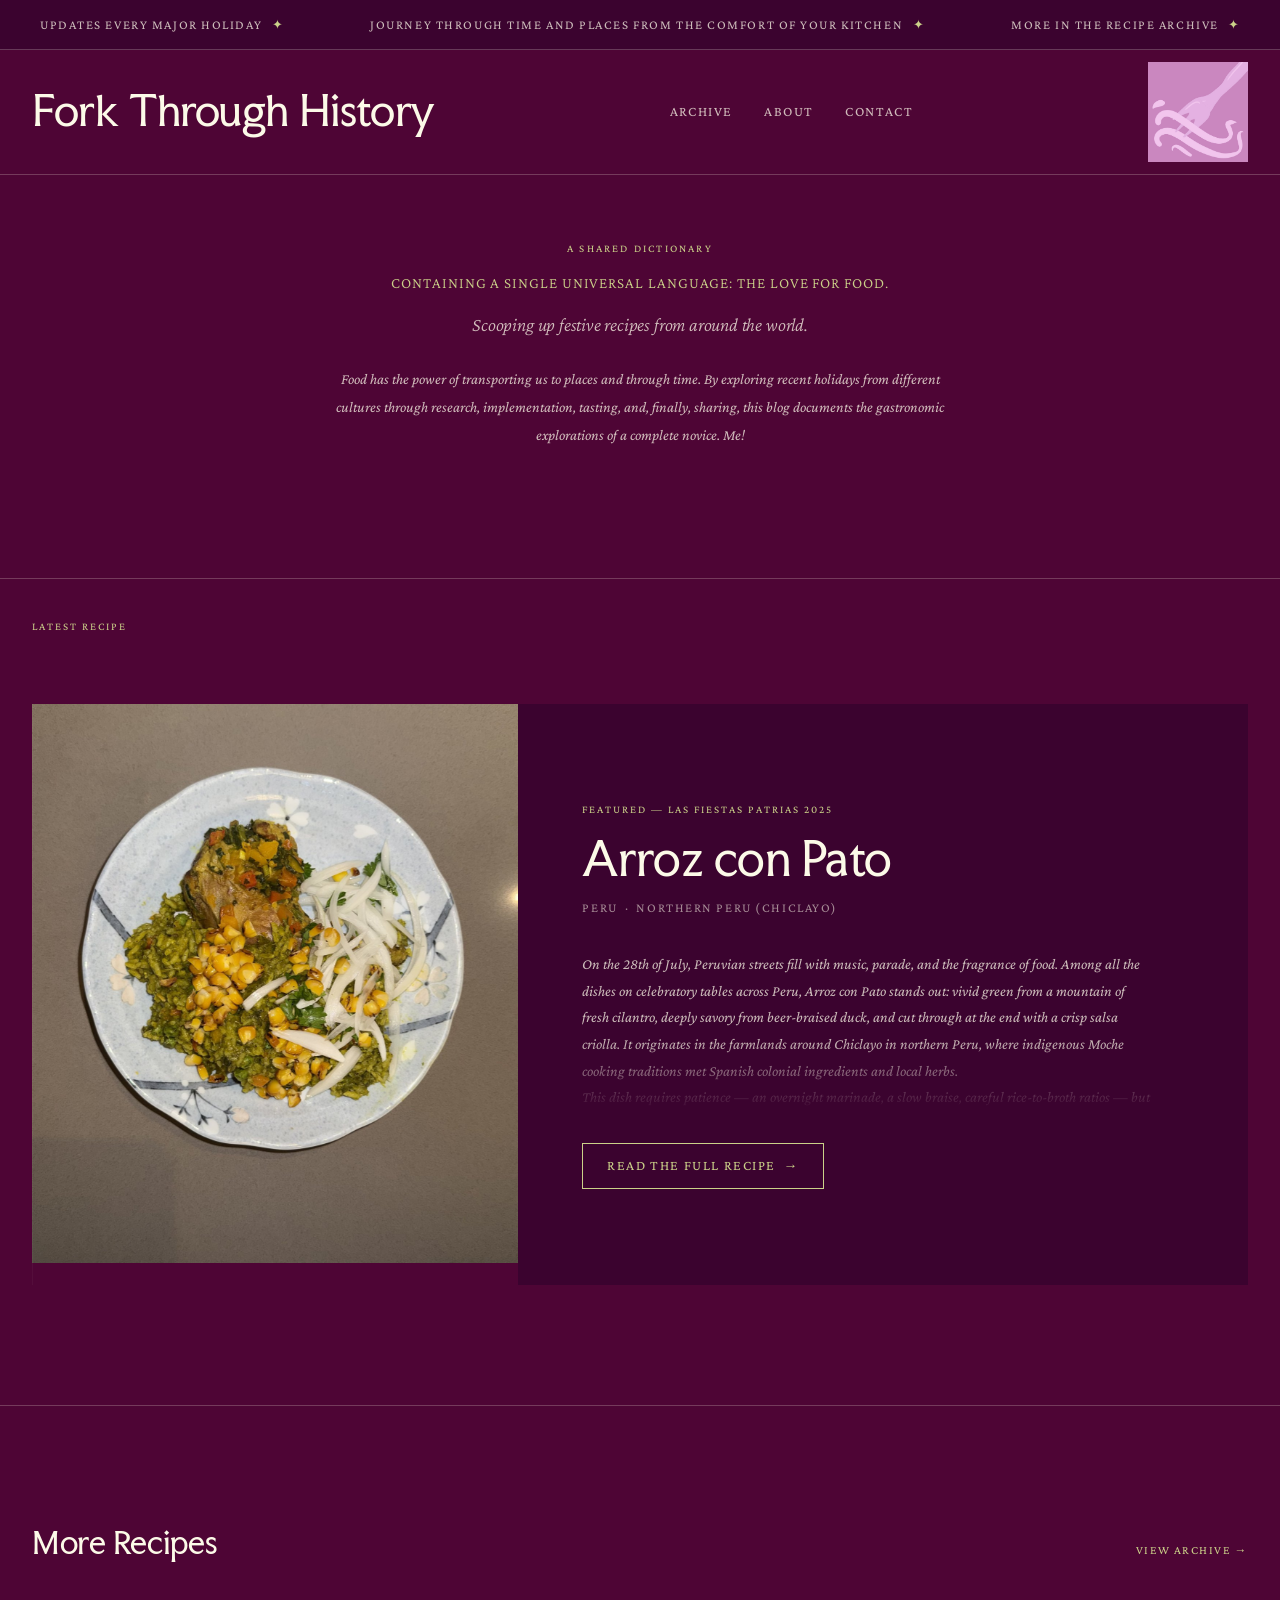
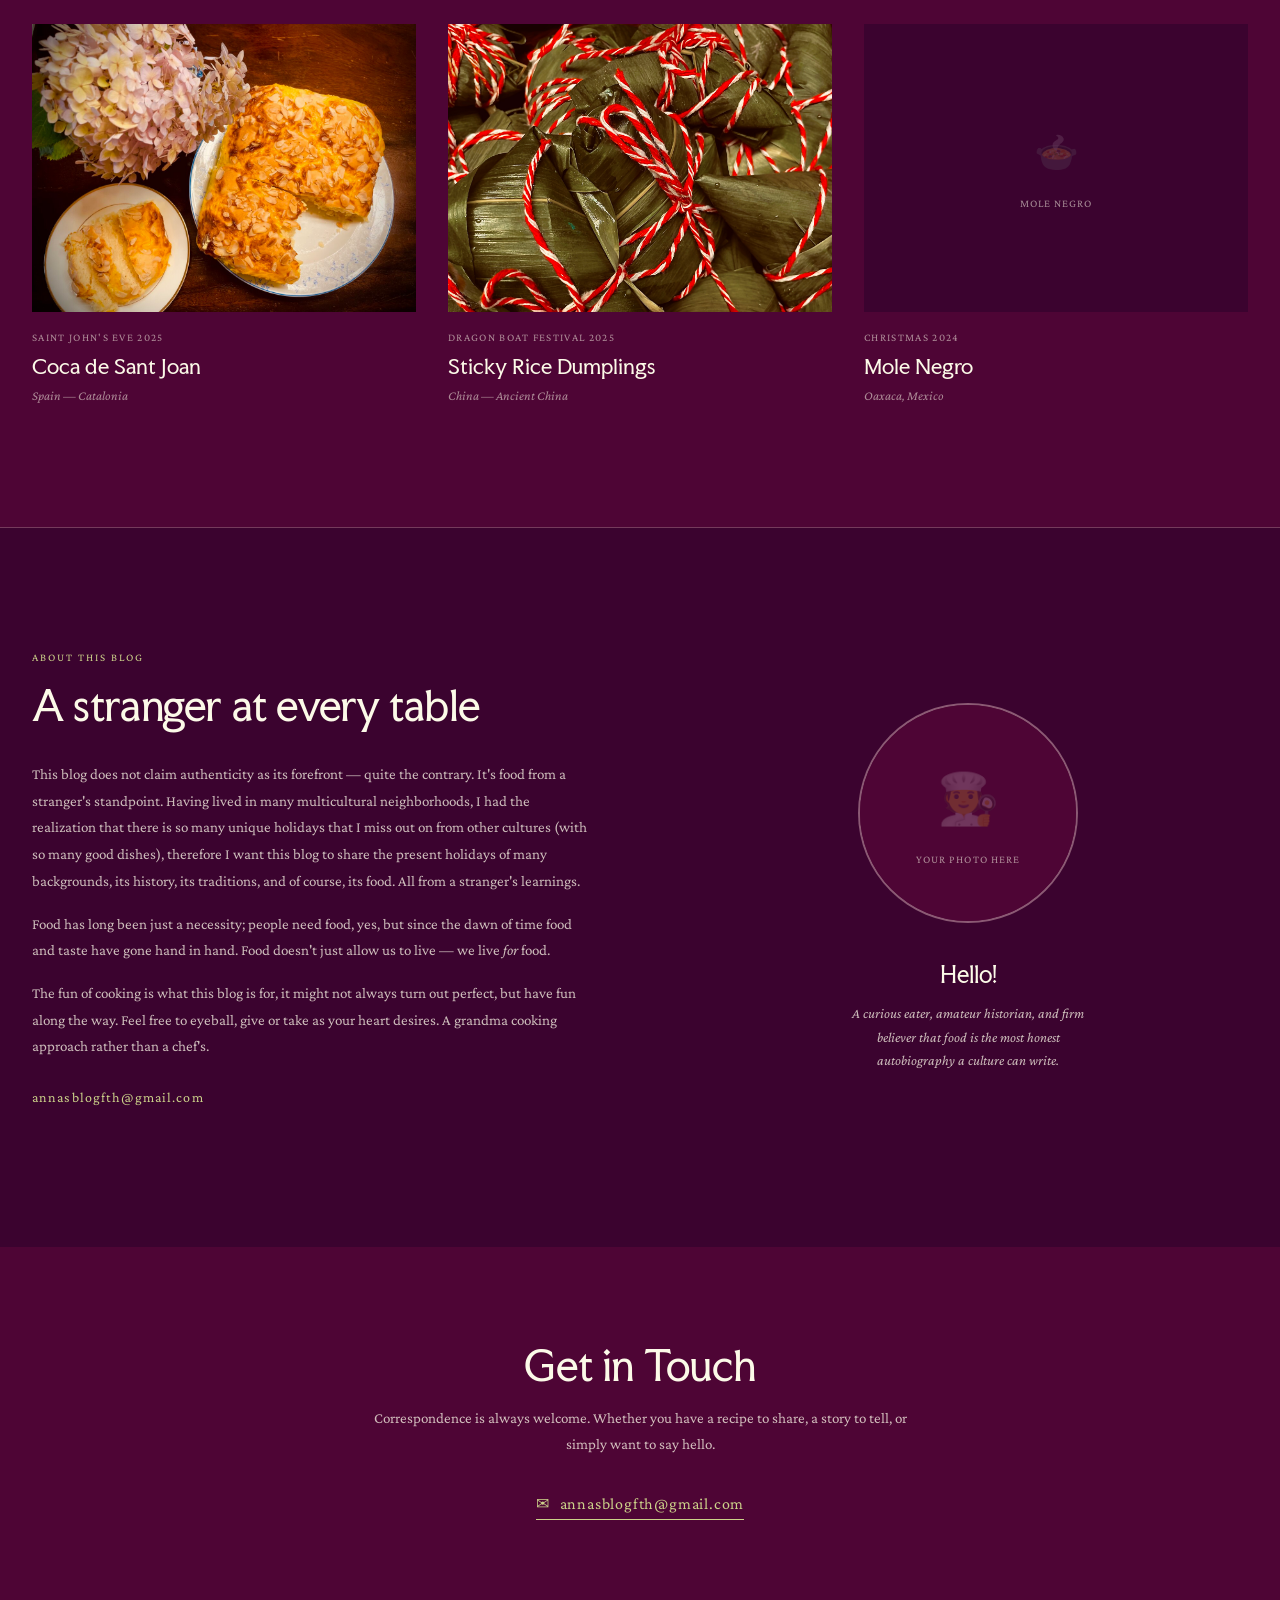
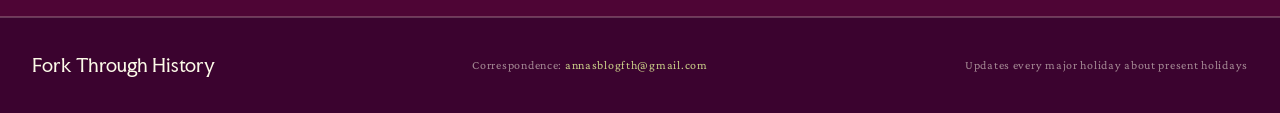
==== index.html @ e29009ad "Revise hero section content in index.html Updated the hero section text to better reflect the blog's" ====
<!DOCTYPE html>
<html lang="en">
<head>
  <meta charset="UTF-8">
  <meta name="viewport" content="width=device-width, initial-scale=1.0">
  <title>Fork Through History</title>
  <meta name="description" content="A flavor dictionary — a food blog exploring the cultural, historical, and ingredient origins of dishes from around the world.">
  <link rel="icon" type="image/jpeg" href="images/logo.jpg">
  <link rel="stylesheet" href="css/style.css">
  <style>
    /* Index-specific overrides */
    .hero-top {
      padding-top: 20px;
    }
  </style>
</head>
<body>

<div id="page-transition" class="page-transition-overlay"></div>

<!-- Ticker Strip -->
<div class="ticker-wrap">
  <div class="ticker-inner">
    <span class="ticker-item">Updates every major holiday <span class="dot">✦</span></span>
    <span class="ticker-item">Journey through time and places from the comfort of your kitchen <span class="dot">✦</span></span>
    <span class="ticker-item">More in the Recipe Archive <span class="dot">✦</span></span>
    <span class="ticker-item">Updates every major holiday <span class="dot">✦</span></span>
    <span class="ticker-item">Journey through time and places from the comfort of your kitchen <span class="dot">✦</span></span>
    <span class="ticker-item">More in the Recipe Archive <span class="dot">✦</span></span>
  </div>
</div>

<!-- Site Header -->
<header class="site-header">
  <div class="site-title">
    <a href="index.html" data-nav>Fork Through History</a>
  </div>
  <nav class="site-nav">
    <a href="pages/archive.html" data-nav>Archive</a>
    <a href="index.html#about">About</a>
    <a href="mailto:annasblogfth@gmail.com">Contact</a>
  </nav>
  <img src="images/logo.jpg" alt="Fork Through History Logo" class="site-logo" onerror="this.style.display='none'">
</header>

<hr class="divider">

<!-- Hero / Intro -->
<section style="padding: var(--space-lg) 0 var(--space-md);">
  <div class="hero-intro">
    <span class="eyebrow">A Shared Dictionary</span>
    <h1 style="font-size: clamp(14px, 1.2vw, 16px); font-family: var(--font-body); font-weight: 300; letter-spacing: 0.06em; text-transform: uppercase; color: var(--accent); margin-bottom: 12px; display: block;">Containing a single universal language: the love for food.</h1>
    <h2>
      Scooping up festive recipes from around the world.
    </h2>
    <p style="margin-top: 24px; color: var(--text-dim); font-style: italic; font-size: clamp(15px, 1.1vw, 17px); line-height: 1.85;">
      Food has the power of transporting us to places and through time. By exploring recent holidays from different cultures through research, implementation, tasting, and, finally, sharing, this blog documents the gastronomic explorations of a complete novice. Me!
    </p>
  </div>
</section>

<hr class="divider">

<!-- Latest Recipe -->
<section style="padding: var(--space-md) 0 var(--space-2xl);">
  <div style="max-width: var(--grid-max); margin: 0 auto; padding: 0 var(--gutter); margin-bottom: var(--space-lg);">
    <span style="font-size: 11px; letter-spacing: 0.18em; text-transform: uppercase; color: var(--accent);">Latest Recipe</span>
  </div>

  <div class="featured-recipe">
    <div class="recipe-img-col parallax-wrap">
      <div class="postage-stamp" style="height: 100%;">
        <div class="stamp-img-wrap" style="height: 100%;">
          <img src="images/arroz-con-pato-hero.jpg" alt="Arroz con Pato served on a blue-and-white ceramic plate — vivid green cilantro rice with braised duck, corn, and salsa criolla" style="width:100%; height:100%; object-fit:cover; display:block; min-height:460px;" class="parallax-img">
        </div>
      </div>
    </div>

    <div class="recipe-text-col">
      <span class="recipe-label">Featured — Las Fiestas Patrias 2025</span>
      <h2 style="font-size: clamp(28px, 3.5vw, 48px); margin-bottom: 10px;">Arroz con Pato</h2>
      <p class="recipe-origin">Peru &nbsp;·&nbsp; Northern Peru (Chiclayo)</p>
      <div class="recipe-excerpt">
        <p>
          On the 28th of July, Peruvian streets fill with music, parade, and the fragrance of food. Among all the dishes on celebratory tables across Peru, Arroz con Pato stands out: vivid green from a mountain of fresh cilantro, deeply savory from beer-braised duck, and cut through at the end with a crisp salsa criolla. It originates in the farmlands around Chiclayo in northern Peru, where indigenous Moche cooking traditions met Spanish colonial ingredients and local herbs.
        </p>
        <p>
          This dish requires patience — an overnight marinade, a slow braise, careful rice-to-broth ratios — but what comes out is something genuinely extraordinary. Every grain of rice carries the marinade and the duck, the salsa criolla arriving fresh and bright on top.
        </p>
      </div>
      <a href="pages/recipe-arroz-con-pato.html" class="btn-link glow-link" data-nav>
        Read the full recipe <span class="arrow">→</span>
      </a>
    </div>
  </div>
</section>

<hr class="divider">

<!-- More Recipes -->
<section class="recipes-grid-section">
  <div class="section-header">
    <h2>More Recipes</h2>
    <a href="pages/archive.html" class="glow-link" style="font-size: 12px; letter-spacing: 0.12em; text-transform: uppercase;" data-nav>View Archive →</a>
  </div>

  <div class="recipes-grid">

    <!-- Card 1 -->
    <a href="pages/recipe-coca.html" class="recipe-card" data-nav>
      <div class="card-img-wrap">
        <div class="postage-stamp" style="height:100%;">
          <div class="stamp-img-wrap" style="height:100%;">
            <img src="images/coca-hero.jpg" alt="Coca de Sant Joan with caramelised pastry cream and toasted almonds beside summer flowers" style="width:100%; height:100%; object-fit:cover; display:block;">
          </div>
        </div>
      </div>
      <p class="card-date">Saint John's Eve 2025</p>
      <h3 class="card-title">Coca de Sant Joan</h3>
      <p class="card-origin" style="font-style: italic;">Spain — Catalonia</p>
    </a>

    <!-- Card 2 -->
    <a href="pages/recipe-zongzi.html" class="recipe-card" data-nav>
      <div class="card-img-wrap">
        <div class="postage-stamp" style="height:100%;">
          <div class="stamp-img-wrap" style="height:100%;">
            <img src="images/zongzi-wrapped.jpg" alt="Freshly wrapped Zongzi" style="width:100%; height:100%; object-fit:cover; display:block;">
          </div>
        </div>
      </div>
      <p class="card-date">Dragon Boat Festival 2025</p>
      <h3 class="card-title">Sticky Rice Dumplings</h3>
      <p class="card-origin" style="font-style: italic;">China — Ancient China</p>
    </a>

    <!-- Card 3 -->
    <a href="pages/recipe-mole.html" class="recipe-card" data-nav>
      <div class="card-img-wrap">
        <div class="postage-stamp" style="height:100%;">
          <div class="stamp-img-wrap" style="height:100%;">
            <div class="img-placeholder">
              <span class="ph-icon" style="font-size:36px; opacity:0.2;">🍲</span>
              <span class="ph-label">Mole Negro</span>
            </div>
          </div>
        </div>
      </div>
      <p class="card-date">Christmas 2024</p>
      <h3 class="card-title">Mole Negro</h3>
      <p class="card-origin" style="font-style: italic;">Oaxaca, Mexico</p>
    </a>

  </div>
</section>

<hr class="divider">

<!-- About Section -->
<section class="about-section" id="about">
  <div class="about-inner">
    <div class="about-text">
      <span class="eyebrow">About This Blog</span>
      <h2>A stranger at every table</h2>
      <p>
        This blog does not claim authenticity as its forefront — quite the contrary. It's food from a stranger's standpoint. Having lived in many multicultural neighborhoods, I had the realization that there is so many unique holidays that I miss out on from other cultures (with so many good dishes), therefore I want this blog to share the present holidays of many backgrounds, its history, its traditions, and of course, its food. All from a stranger's learnings.
      </p>
      <p>
        Food has long been just a necessity; people need food, yes, but since the dawn of time food and taste have gone hand in hand. Food doesn't just allow us to live — we live <em>for</em> food.
      </p>
      <p>
        The fun of cooking is what this blog is for, it might not always turn out perfect, but have fun along the way. Feel free to eyeball, give or take as your heart desires. A grandma cooking approach rather than a chef's.
      </p>
      <p style="margin-top: 24px;">
        <a href="mailto:annasblogfth@gmail.com" class="glow-link" style="font-size: 14px; letter-spacing: 0.08em;">annasblogfth@gmail.com</a>
      </p>
    </div>

    <div class="about-author">
      <div class="author-photo-wrap">
        <div style="width:100%; height:100%; display:flex; align-items:center; justify-content:center; background:var(--bg); flex-direction:column; gap:8px;">
          <span style="font-size:50px; opacity:0.2;">🧑‍🍳</span>
          <span style="font-size:11px; letter-spacing:0.1em; text-transform:uppercase; color: var(--text-muted);">Your Photo Here</span>
        </div>
      </div>
      <p class="author-name">Hello!</p>
      <p class="author-tagline" style="max-width: 260px; margin: 8px auto 0; color: var(--text-dim); line-height: 1.65;">
        A curious eater, amateur historian, and firm believer that food is the most honest autobiography a culture can write.
      </p>
    </div>
  </div>
</section>

<!-- Contact -->
<section class="contact-section">
  <div class="contact-inner">
    <h2>Get in Touch</h2>
    <p>Correspondence is always welcome. Whether you have a recipe to share, a story to tell, or simply want to say hello.</p>
    <a href="mailto:annasblogfth@gmail.com" class="contact-email glow-link">
      <span>✉</span> annasblogfth@gmail.com
    </a>
  </div>
</section>

<hr class="divider">

<!-- Footer -->
<footer class="site-footer">
  <div class="footer-inner">
    <span class="footer-brand">Fork Through History</span>
    <span class="footer-note">Correspondence: <a href="mailto:annasblogfth@gmail.com">annasblogfth@gmail.com</a></span>
    <span class="footer-note">Updates every major holiday about present holidays</span>
  </div>
</footer>

<script src="js/main.js"></script>
</body>
</html>
---- css/style.css ----
/* ===========================
   FORK THROUGH HISTORY
   Global Stylesheet
   =========================== */

@import url('https://fonts.googleapis.com/css2?family=Faculty+Glyphic&family=Crimson+Pro:ital,wght@0,300;0,400;0,600;1,300;1,400&display=swap');

/* ===========================
   CSS VARIABLES
   =========================== */
:root {
  --bg: #4E0535;
  --bg-dark: #3B032F;
  --text: #FCFAE8;
  --accent: #CBD189;
  --text-muted: rgba(252, 250, 232, 0.55);
  --text-dim: rgba(252, 250, 232, 0.75);
  --stamp-color: rgba(252, 250, 232, 0.22);
  --stamp-color-solid: rgba(252, 250, 232, 0.35);

  --font-title: 'Faculty Glyphic', 'Georgia', serif;
  --font-body: 'Crimson Pro', 'Georgia', serif;

  --grid-max: 1280px;
  --gutter: 32px;
  --gutter-md: 20px;
  --gutter-sm: 16px;

  --space-xs: 8px;
  --space-sm: 16px;
  --space-md: 32px;
  --space-lg: 64px;
  --space-xl: 96px;
  --space-2xl: 120px;
}

/* ===========================
   RESET & BASE
   =========================== */
*, *::before, *::after {
  box-sizing: border-box;
  margin: 0;
  padding: 0;
}

html {
  scroll-behavior: smooth;
}

body {
  background-color: var(--bg);
  color: var(--text);
  font-family: var(--font-body);
  font-size: 17px;
  line-height: 1.7;
  -webkit-font-smoothing: antialiased;
  overflow-x: hidden;
}

img {
  display: block;
  max-width: 100%;
}

a {
  color: var(--accent);
  text-decoration: none;
  transition: opacity 0.25s ease;
}

a:hover {
  opacity: 0.82;
}

ul, ol {
  list-style: none;
}

/* ===========================
   TYPOGRAPHY
   =========================== */
h1, h2, h3, h4, h5 {
  font-family: var(--font-title);
  color: var(--text);
  line-height: 1.15;
  font-weight: 400;
}

h1 { font-size: clamp(38px, 6vw, 74px); letter-spacing: -0.02em; }
h2 { font-size: clamp(26px, 3.5vw, 40px); letter-spacing: -0.01em; }
h3 { font-size: clamp(20px, 2.5vw, 28px); }
h4 { font-size: clamp(16px, 2vw, 22px); }

p {
  font-family: var(--font-body);
  font-size: clamp(15px, 1.1vw, 18px);
  line-height: 1.78;
}

.caption {
  font-family: var(--font-body);
  font-size: 12px;
  color: var(--text-muted);
  letter-spacing: 0.08em;
  text-transform: uppercase;
}

/* ===========================
   LAYOUT
   =========================== */
.container {
  max-width: var(--grid-max);
  margin: 0 auto;
  padding: 0 var(--gutter);
}

.section {
  padding: var(--space-2xl) 0;
}

.section-sm {
  padding: var(--space-lg) 0;
}

/* ===========================
   BACK TO MAIN NAV LINK
   =========================== */
.back-to-main {
  position: fixed;
  top: 18px;
  left: 20px;
  z-index: 999;
  display: flex;
  align-items: center;
  gap: 6px;
  font-family: var(--font-body);
  font-size: 12px;
  letter-spacing: 0.1em;
  text-transform: uppercase;
  color: var(--text-muted);
  background: rgba(59, 3, 47, 0.82);
  backdrop-filter: blur(6px);
  padding: 6px 12px;
  border: 1px solid var(--stamp-color);
  border-radius: 2px;
  transition: color 0.25s, border-color 0.25s;
}

.back-to-main:hover {
  color: var(--accent);
  border-color: var(--accent);
  opacity: 1;
}

.back-to-main .arrow {
  font-size: 14px;
  line-height: 1;
}

/* ===========================
   TICKER / MARQUEE STRIP
   =========================== */
.ticker-wrap {
  background: var(--bg-dark);
  border-bottom: 1px solid var(--stamp-color);
  padding: 10px 0;
  overflow: hidden;
  white-space: nowrap;
}

.ticker-inner {
  display: inline-flex;
  animation: ticker-scroll 38s linear infinite;
}

.ticker-inner:hover {
  animation-play-state: paused;
}

.ticker-item {
  font-family: var(--font-body);
  font-size: 13px;
  letter-spacing: 0.12em;
  text-transform: uppercase;
  color: var(--text-dim);
  padding: 0 40px;
}

.ticker-item .dot {
  color: var(--accent);
  margin: 0 6px;
}

@keyframes ticker-scroll {
  from { transform: translateX(0); }
  to   { transform: translateX(-50%); }
}

/* ===========================
   HEADER / HERO
   =========================== */
.site-header {
  padding: 12px var(--gutter);
  display: flex;
  align-items: center;
  justify-content: space-between;
  max-width: var(--grid-max);
  margin: 0 auto;
}

.site-title {
  font-family: var(--font-title);
  font-size: clamp(24px, 3.2vw, 46px);
  color: var(--text);
  letter-spacing: -0.01em;
  line-height: 1;
}

.site-title a {
  color: var(--text);
  transition: color 0.25s;
}

.site-title a:hover {
  color: var(--accent);
  opacity: 1;
}

.site-logo {
  width: clamp(64px, 8vw, 100px);
  height: clamp(64px, 8vw, 100px);
  object-fit: cover;
  flex-shrink: 0;
}

/* ===========================
   NAV
   =========================== */
.site-nav {
  display: flex;
  gap: var(--space-md);
  align-items: center;
}

.site-nav a {
  font-family: var(--font-body);
  font-size: 14px;
  letter-spacing: 0.1em;
  text-transform: uppercase;
  color: var(--text-dim);
  position: relative;
  transition: color 0.25s;
}

.site-nav a::after {
  content: '';
  position: absolute;
  bottom: -3px;
  left: 0;
  width: 0;
  height: 1px;
  background: var(--accent);
  transition: width 0.3s ease;
}

.site-nav a:hover {
  color: var(--accent);
  opacity: 1;
}

.site-nav a:hover::after {
  width: 100%;
}

/* ===========================
   STAMP FRAME
   =========================== */
.stamp-frame {
  position: relative;
  display: inline-block;
}

.stamp-frame img {
  display: block;
  width: 100%;
  height: 100%;
  object-fit: cover;
}

.stamp-frame::before {
  content: '';
  position: absolute;
  inset: -10px;
  z-index: 2;
  pointer-events: none;
  border-radius: 2px;
  /* Perforated stamp edge using repeating radial gradients */
  background:
    radial-gradient(circle at 0% 0%, transparent 6px, transparent 6px) -6px -6px / 14px 14px,
    radial-gradient(circle at 100% 0%, transparent 6px, transparent 6px) 6px -6px / 14px 14px,
    radial-gradient(circle at 0% 100%, transparent 6px, transparent 6px) -6px 6px / 14px 14px,
    radial-gradient(circle at 100% 100%, transparent 6px, transparent 6px) 6px 6px / 14px 14px;
}

/* Stamp via SVG filter approach — dotted border */
.stamp-wrapper {
  position: relative;
  padding: 12px;
}

.stamp-wrapper::after {
  content: '';
  position: absolute;
  inset: 0;
  border: none;
  z-index: 3;
  pointer-events: none;
  background-image: none;
  /* Dotted / perforated using box-shadow trick */
  outline: none;
}

/* Pure CSS stamp border with pseudo-elements generating dot patterns */
.stamp-border {
  position: relative;
  display: block;
}

.stamp-border::before,
.stamp-border::after {
  content: '';
  position: absolute;
  pointer-events: none;
  z-index: 5;
}

/* Using SVG-based stamp wrapper for perforated edge */
.postage-stamp {
  position: relative;
  display: inline-block;
  width: 100%;
}

.postage-stamp .stamp-img-wrap {
  position: relative;
  overflow: hidden;
}

.postage-stamp .stamp-img-wrap img {
  width: 100%;
  height: 100%;
  object-fit: cover;
  display: block;
}

/* Stamp perforation SVG overlay */
.stamp-perf {
  position: absolute;
  inset: 0;
  pointer-events: none;
  z-index: 10;
  width: 100%;
  height: 100%;
}

/* ===========================
   PARALLAX IMAGE CONTAINER
   =========================== */
.parallax-wrap {
  overflow: hidden;
  position: relative;
}

.parallax-img {
  width: 100%;
  height: 120%;
  object-fit: cover;
  will-change: transform;
  transform: translateY(0px);
  transition: transform 0.05s linear;
}

/* ===========================
   HERO SECTION
   =========================== */
.hero {
  padding: var(--space-xl) 0 var(--space-lg);
}

.hero-intro {
  max-width: 680px;
  margin: 0 auto var(--space-xl);
  text-align: center;
  padding: 0 var(--gutter);
}

.hero-intro .eyebrow {
  font-size: 11px;
  letter-spacing: 0.2em;
  text-transform: uppercase;
  color: var(--accent);
  margin-bottom: var(--space-sm);
  display: block;
}

.hero-intro h2 {
  font-size: clamp(16px, 1.5vw, 19px);
  font-family: var(--font-body);
  font-weight: 300;
  font-style: italic;
  color: var(--text-dim);
  line-height: 1.85;
  margin-top: var(--space-sm);
}

/* ===========================
   FEATURED RECIPE (Latest)
   =========================== */
.featured-recipe {
  display: grid;
  grid-template-columns: 40fr 60fr;
  gap: 0;
  min-height: 520px;
  max-width: var(--grid-max);
  margin: 0 auto;
  padding: 0 var(--gutter);
}

.featured-recipe .recipe-img-col {
  position: relative;
  overflow: hidden;
}

.featured-recipe .recipe-text-col {
  padding: var(--space-xl) var(--space-xl) var(--space-xl) var(--space-lg);
  display: flex;
  flex-direction: column;
  justify-content: center;
  background: var(--bg-dark);
}

.featured-recipe .recipe-label {
  font-size: 11px;
  letter-spacing: 0.18em;
  text-transform: uppercase;
  color: var(--accent);
  margin-bottom: var(--space-sm);
}

.featured-recipe h2 {
  margin-bottom: var(--space-sm);
}

.featured-recipe .recipe-origin {
  font-size: 13px;
  letter-spacing: 0.12em;
  text-transform: uppercase;
  color: var(--text-muted);
  margin-bottom: var(--space-md);
}

.featured-recipe .recipe-excerpt {
  color: var(--text-dim);
  font-style: italic;
  margin-bottom: var(--space-md);
  font-size: clamp(15px, 1.1vw, 17px);
  line-height: 1.8;
  /* Fade out at the bottom */
  -webkit-mask-image: linear-gradient(to bottom, black 55%, transparent 100%);
  mask-image: linear-gradient(to bottom, black 55%, transparent 100%);
  max-height: 160px;
  overflow: hidden;
}

.btn-link {
  display: inline-flex;
  align-items: center;
  gap: 8px;
  font-family: var(--font-body);
  font-size: 14px;
  letter-spacing: 0.1em;
  text-transform: uppercase;
  color: var(--accent);
  border: 1px solid var(--accent);
  padding: 10px 24px;
  transition: background 0.25s, color 0.25s;
  align-self: flex-start;
}

.btn-link:hover {
  background: var(--accent);
  color: var(--bg);
  opacity: 1;
}

.btn-link .arrow {
  transition: transform 0.25s;
}

.btn-link:hover .arrow {
  transform: translateX(4px);
}

/* ===========================
   MORE RECIPES GRID
   =========================== */
.recipes-grid-section {
  padding: var(--space-2xl) 0;
}

.recipes-grid-section .section-header {
  display: flex;
  align-items: baseline;
  justify-content: space-between;
  margin-bottom: var(--space-lg);
  padding: 0 var(--gutter);
  max-width: var(--grid-max);
  margin-left: auto;
  margin-right: auto;
}

.recipes-grid-section .section-header h2 {
  font-size: clamp(20px, 2.5vw, 30px);
}

.recipes-grid-section .see-all {
  font-size: 12px;
  letter-spacing: 0.12em;
  text-transform: uppercase;
}

.recipes-grid {
  display: grid;
  grid-template-columns: repeat(3, 1fr);
  gap: var(--gutter);
  max-width: var(--grid-max);
  margin: 0 auto;
  padding: 0 var(--gutter);
}

.recipe-card {
  display: block;
  cursor: pointer;
  transition: transform 0.3s ease;
  color: var(--text);
}

.recipe-card:hover {
  transform: translateY(-4px);
  opacity: 1;
}

.recipe-card .card-img-wrap {
  width: 100%;
  aspect-ratio: 4/3;
  overflow: hidden;
  margin-bottom: var(--space-sm);
  position: relative;
  background: var(--bg-dark);
}

.recipe-card .card-img-wrap img {
  width: 100%;
  height: 100%;
  object-fit: cover;
  transition: transform 0.5s ease;
}

.recipe-card:hover .card-img-wrap img {
  transform: scale(1.04);
}

.recipe-card .card-date {
  font-size: 11px;
  letter-spacing: 0.12em;
  text-transform: uppercase;
  color: var(--text-muted);
  margin-bottom: 6px;
}

.recipe-card .card-title {
  font-family: var(--font-title);
  font-size: clamp(16px, 1.6vw, 22px);
  margin-bottom: 6px;
  line-height: 1.2;
}

.recipe-card .card-origin {
  font-size: 13px;
  color: var(--text-muted);
  font-style: italic;
}

/* ===========================
   ABOUT SECTION
   =========================== */
.about-section {
  padding: var(--space-2xl) 0;
  background: var(--bg-dark);
}

.about-inner {
  max-width: var(--grid-max);
  margin: 0 auto;
  padding: 0 var(--gutter);
  display: grid;
  grid-template-columns: 1fr 1fr;
  gap: var(--space-xl);
  align-items: center;
}

.about-text .eyebrow {
  font-size: 11px;
  letter-spacing: 0.18em;
  text-transform: uppercase;
  color: var(--accent);
  margin-bottom: var(--space-sm);
  display: block;
}

.about-text h2 {
  margin-bottom: var(--space-md);
}

.about-text p {
  color: var(--text-dim);
  margin-bottom: var(--space-sm);
}

.about-text p + p {
  margin-top: var(--space-xs);
}

.about-author {
  text-align: center;
}

.author-photo-wrap {
  width: 220px;
  height: 220px;
  margin: 0 auto var(--space-md);
  border-radius: 50%;
  overflow: hidden;
  background: var(--bg);
  display: flex;
  align-items: center;
  justify-content: center;
  border: 2px solid var(--stamp-color-solid);
}

.author-photo-wrap img {
  width: 100%;
  height: 100%;
  object-fit: cover;
}

.author-name {
  font-family: var(--font-title);
  font-size: 22px;
  margin-bottom: var(--space-xs);
}

.author-tagline {
  font-size: 14px;
  font-style: italic;
  color: var(--text-muted);
}

/* ===========================
   CONTACT SECTION
   =========================== */
.contact-section {
  padding: var(--space-xl) 0;
  text-align: center;
}

.contact-inner {
  max-width: 600px;
  margin: 0 auto;
  padding: 0 var(--gutter);
}

.contact-inner h2 {
  margin-bottom: var(--space-sm);
}

.contact-inner p {
  color: var(--text-dim);
  margin-bottom: var(--space-md);
}

.contact-email {
  display: inline-flex;
  align-items: center;
  gap: 10px;
  font-family: var(--font-body);
  font-size: 16px;
  letter-spacing: 0.05em;
  color: var(--accent);
  border-bottom: 1px solid currentColor;
  padding-bottom: 2px;
  transition: opacity 0.25s;
}

/* ===========================
   FOOTER
   =========================== */
.site-footer {
  background: var(--bg-dark);
  border-top: 1px solid var(--stamp-color);
  padding: var(--space-md) 0;
}

.footer-inner {
  max-width: var(--grid-max);
  margin: 0 auto;
  padding: 0 var(--gutter);
  display: flex;
  align-items: center;
  justify-content: space-between;
}

.footer-inner .footer-brand {
  font-family: var(--font-title);
  font-size: 18px;
}

.footer-inner .footer-note {
  font-size: 12px;
  color: var(--text-muted);
  letter-spacing: 0.06em;
}

/* ===========================
   ARCHIVE PAGE
   =========================== */
.archive-header {
  padding: calc(var(--space-2xl) + 40px) 0 var(--space-xl);
  text-align: center;
}

.archive-header h1 {
  margin-bottom: var(--space-sm);
}

.archive-header p {
  font-style: italic;
  color: var(--text-muted);
}

.archive-grid {
  display: grid;
  grid-template-columns: repeat(3, 1fr);
  gap: var(--gutter) var(--gutter);
  max-width: var(--grid-max);
  margin: 0 auto;
  padding: 0 var(--gutter) var(--space-2xl);
}

/* ===========================
   FULL RECIPE PAGE
   =========================== */
.recipe-page {
  padding-top: 60px;
}

.recipe-hero {
  display: grid;
  grid-template-columns: 40fr 60fr;
  gap: 0;
  min-height: 580px;
  max-width: var(--grid-max);
  margin: 0 auto;
  padding: var(--space-lg) var(--gutter) 0;
}

.recipe-hero .rh-img-col {
  position: relative;
  overflow: hidden;
}

.recipe-hero .rh-text-col {
  padding: var(--space-md) 0 var(--space-md) var(--space-xl);
  display: flex;
  flex-direction: column;
  justify-content: flex-start;
}

.recipe-meta-row {
  display: flex;
  flex-wrap: wrap;
  gap: var(--space-sm);
  align-items: center;
  margin-bottom: var(--space-md);
}

.recipe-tag {
  font-size: 11px;
  letter-spacing: 0.14em;
  text-transform: uppercase;
  color: var(--text-muted);
  border: 1px solid var(--stamp-color-solid);
  padding: 4px 10px;
}

.recipe-title-main {
  font-size: clamp(32px, 5vw, 64px);
  margin-bottom: var(--space-xs);
}

.recipe-subtitle {
  font-size: clamp(14px, 1.4vw, 17px);
  color: var(--text-muted);
  font-style: italic;
  margin-bottom: var(--space-md);
}

.recipe-serving {
  font-size: 13px;
  color: var(--accent);
  letter-spacing: 0.1em;
  text-transform: uppercase;
}

.recipe-flavor-desc {
  margin-top: var(--space-md);
  padding: var(--space-md);
  background: rgba(59, 3, 47, 0.5);
  border-left: 2px solid var(--accent);
}

.recipe-flavor-desc h4 {
  font-family: var(--font-body);
  font-size: 11px;
  letter-spacing: 0.14em;
  text-transform: uppercase;
  color: var(--accent);
  margin-bottom: var(--space-xs);
}

.recipe-flavor-desc p {
  font-style: italic;
  color: var(--text-dim);
  font-size: 15px;
}

/* Recipe content body */
.recipe-body {
  max-width: var(--grid-max);
  margin: 0 auto;
  padding: var(--space-xl) var(--gutter);
  display: grid;
  grid-template-columns: 1fr 1fr;
  gap: var(--space-xl);
}

.recipe-body-full {
  grid-column: 1 / -1;
}

.recipe-section-label {
  font-size: 10px;
  letter-spacing: 0.22em;
  text-transform: uppercase;
  color: var(--accent);
  display: block;
  margin-bottom: var(--space-sm);
  border-bottom: 1px solid var(--stamp-color);
  padding-bottom: var(--space-xs);
}

.recipe-body h3 {
  font-size: clamp(20px, 2vw, 26px);
  margin-bottom: var(--space-md);
}

.recipe-body p {
  color: var(--text-dim);
  margin-bottom: var(--space-sm);
}

/* Ingredients with checkboxes */
.ingredients-list {
  list-style: none;
}

.ingredients-list li {
  display: flex;
  align-items: flex-start;
  gap: 12px;
  padding: 10px 0;
  border-bottom: 1px solid var(--stamp-color);
  color: var(--text-dim);
  font-size: 15px;
}

.ingredients-list li:last-child {
  border-bottom: none;
}

.ingredient-check {
  width: 18px;
  height: 18px;
  border: 1px solid var(--stamp-color-solid);
  flex-shrink: 0;
  margin-top: 3px;
  cursor: pointer;
  appearance: none;
  -webkit-appearance: none;
  background: transparent;
  position: relative;
  transition: border-color 0.2s;
}

.ingredient-check:checked {
  border-color: var(--accent);
  background: transparent;
}

.ingredient-check:checked::after {
  content: '✓';
  position: absolute;
  top: 50%;
  left: 50%;
  transform: translate(-50%, -50%);
  color: var(--accent);
  font-size: 11px;
  line-height: 1;
}

.ingredient-check:hover {
  border-color: var(--accent);
}

.ingredients-list li.checked {
  text-decoration: line-through;
  color: var(--text-muted);
}

/* Steps with numbered list */
.steps-list {
  list-style: none;
  counter-reset: step-counter;
}

.steps-list li {
  counter-increment: step-counter;
  display: flex;
  gap: var(--space-md);
  padding: var(--space-md) 0;
  border-bottom: 1px solid var(--stamp-color);
  color: var(--text-dim);
  font-size: 16px;
  line-height: 1.75;
}

.steps-list li:last-child {
  border-bottom: none;
}

.steps-list li::before {
  content: counter(step-counter, decimal-leading-zero);
  font-family: var(--font-title);
  font-size: 26px;
  color: var(--accent);
  opacity: 0.6;
  flex-shrink: 0;
  line-height: 1;
  padding-top: 2px;
  min-width: 36px;
}

/* Storage box */
.storage-box {
  background: var(--bg-dark);
  padding: var(--space-md);
  border: 1px solid var(--stamp-color);
}

.storage-box h4 {
  font-family: var(--font-body);
  font-size: 11px;
  letter-spacing: 0.14em;
  text-transform: uppercase;
  color: var(--accent);
  margin-bottom: var(--space-sm);
}

.storage-box p {
  color: var(--text-dim);
  font-size: 15px;
}

/* ===========================
   PAGE TRANSITION
   =========================== */
.page-transition-overlay {
  position: fixed;
  inset: 0;
  background: var(--bg-dark);
  z-index: 9999;
  pointer-events: none;
  opacity: 0;
  transition: opacity 0.35s ease;
}

.page-transition-overlay.active {
  opacity: 1;
}

/* ===========================
   LINK HOVER GLOW EFFECT
   =========================== */
.glow-link {
  position: relative;
  color: var(--accent);
  transition: color 0.25s;
}

.glow-link::before {
  content: '';
  position: absolute;
  inset: -4px -8px;
  background: radial-gradient(ellipse at center, rgba(203, 209, 137, 0.12) 0%, transparent 70%);
  opacity: 0;
  transition: opacity 0.3s ease;
  pointer-events: none;
}

.glow-link:hover::before {
  opacity: 1;
}

/* ===========================
   DIVIDER
   =========================== */
.divider {
  border: none;
  border-top: 1px solid var(--stamp-color);
  margin: 0;
}

/* ===========================
   PLACEHOLDER / EMPTY STATE
   =========================== */
.img-placeholder {
  width: 100%;
  height: 100%;
  background: var(--bg-dark);
  display: flex;
  align-items: center;
  justify-content: center;
  flex-direction: column;
  gap: 10px;
}

.img-placeholder .ph-icon {
  font-size: 40px;
  opacity: 0.25;
}

.img-placeholder .ph-label {
  font-size: 11px;
  letter-spacing: 0.1em;
  text-transform: uppercase;
  color: var(--text-muted);
}

/* ===========================
   RESPONSIVE
   =========================== */
@media (max-width: 900px) {
  .featured-recipe {
    grid-template-columns: 1fr;
  }
  .featured-recipe .recipe-img-col {
    height: 320px;
  }
  .featured-recipe .recipe-text-col {
    padding: var(--space-md);
  }
  .recipes-grid {
    grid-template-columns: 1fr 1fr;
  }
  .about-inner {
    grid-template-columns: 1fr;
    gap: var(--space-lg);
  }
  .about-author {
    order: -1;
  }
  .recipe-hero {
    grid-template-columns: 1fr;
  }
  .recipe-hero .rh-img-col {
    height: 360px;
  }
  .recipe-hero .rh-text-col {
    padding: var(--space-md) 0;
  }
  .recipe-body {
    grid-template-columns: 1fr;
  }
  .archive-grid {
    grid-template-columns: 1fr 1fr;
  }
}

@media (max-width: 600px) {
  :root {
    --gutter: var(--gutter-sm);
  }
  .recipes-grid {
    grid-template-columns: 1fr;
  }
  .archive-grid {
    grid-template-columns: 1fr;
  }
  .footer-inner {
    flex-direction: column;
    gap: var(--space-xs);
    text-align: center;
  }
  .site-header {
    padding: 14px var(--gutter-sm);
  }
  .back-to-main {
    top: 12px;
    left: 12px;
  }
}

@media (prefers-reduced-motion: reduce) {
  .ticker-inner {
    animation: none;
  }
  .parallax-img {
    transform: none !important;
  }
  * {
    transition-duration: 0.01ms !important;
    animation-duration: 0.01ms !important;
  }
}
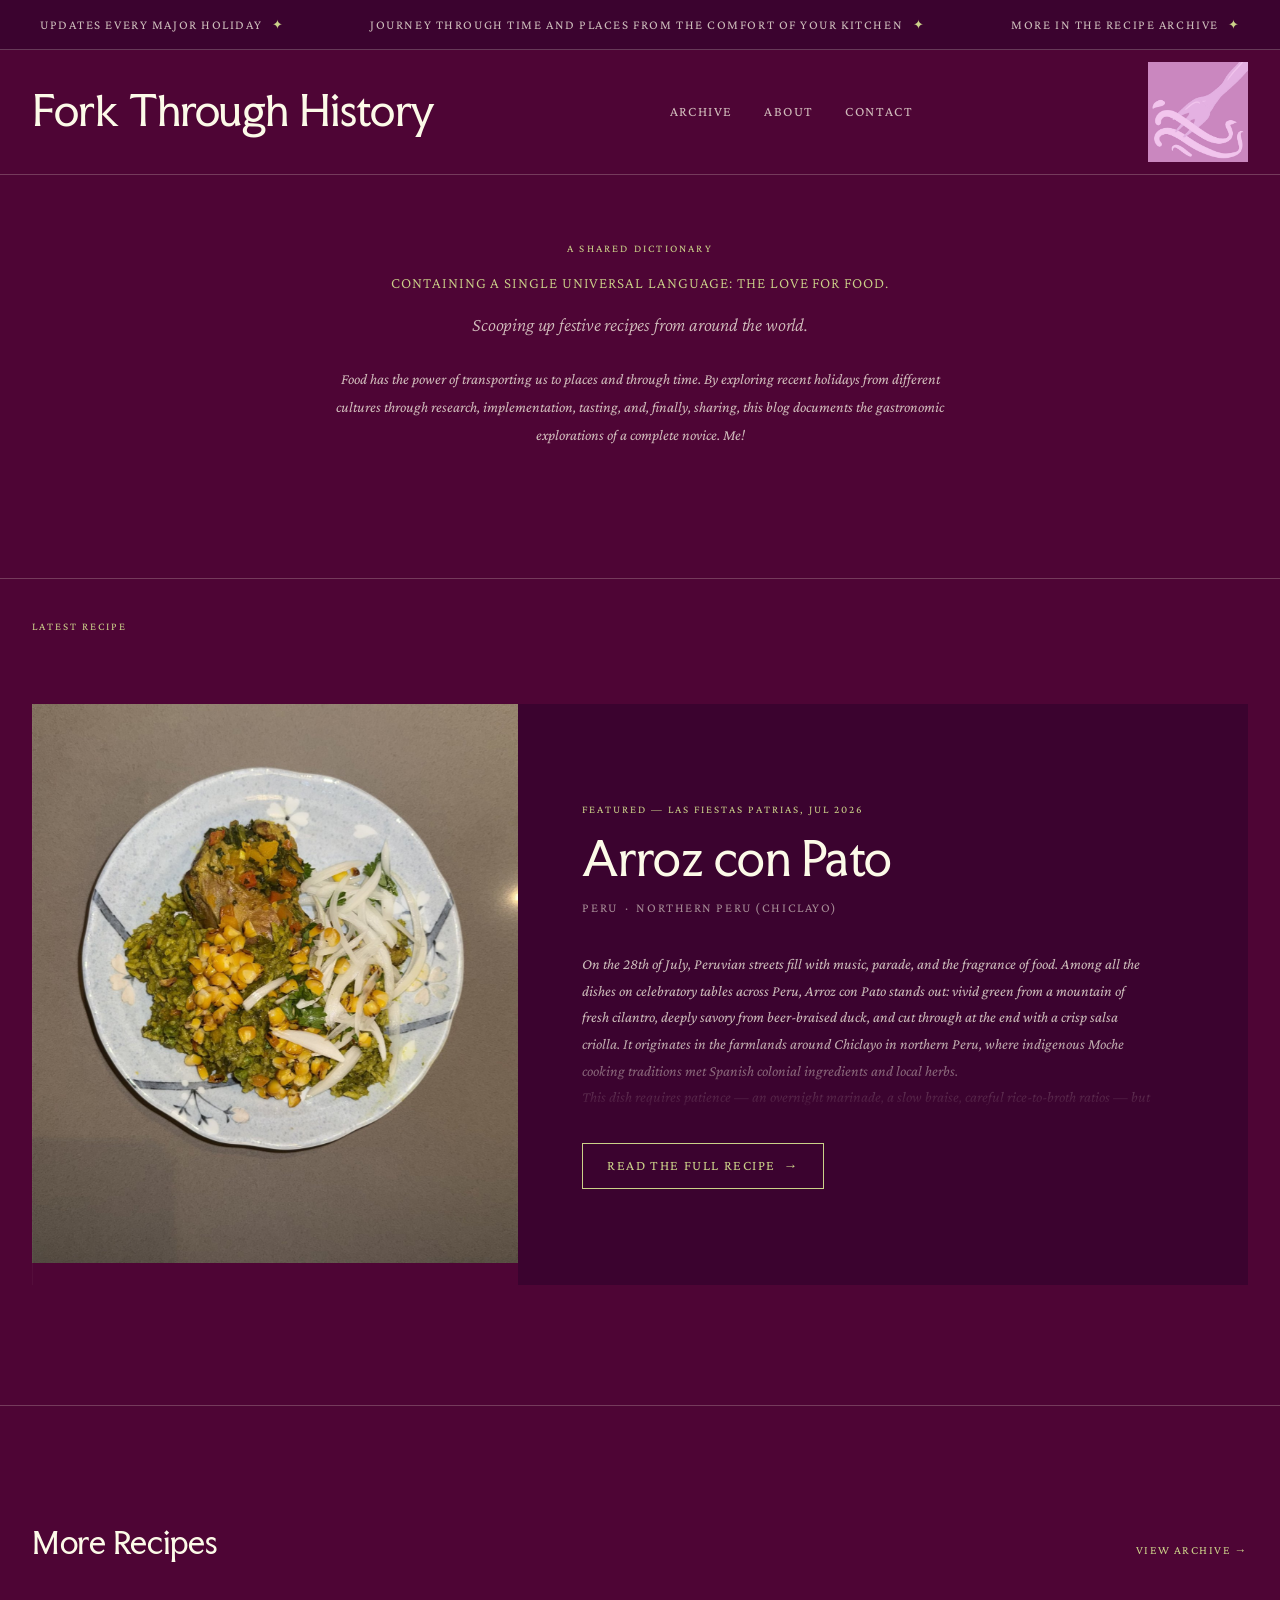
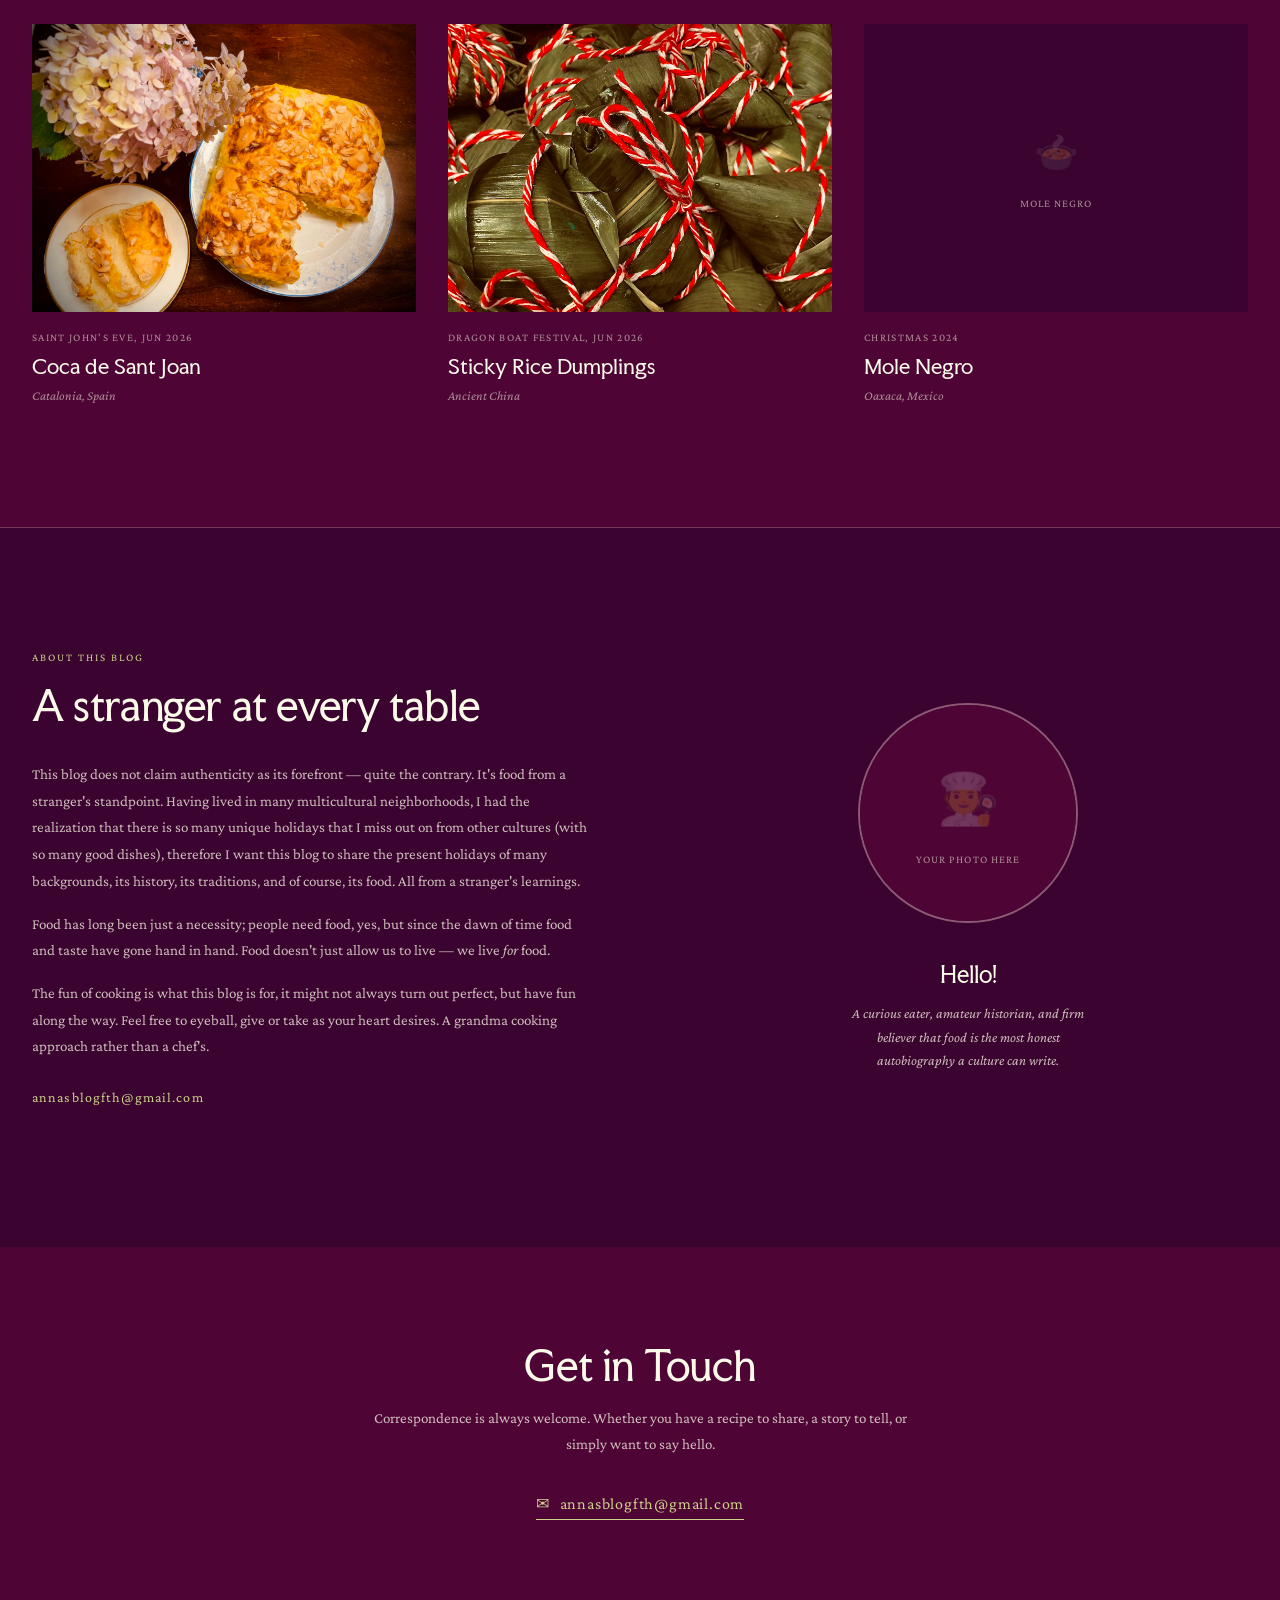
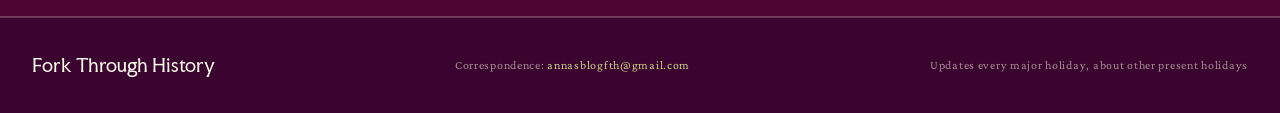
==== commit 6c1cb741: "Update holiday dates and footer note in index.html" ====
--- a/index.html
+++ b/index.html
@@ -77,7 +77,7 @@
     </div>
 
     <div class="recipe-text-col">
-      <span class="recipe-label">Featured — Las Fiestas Patrias 2025</span>
+      <span class="recipe-label">Featured — Las Fiestas Patrias, Jul 2026</span>
       <h2 style="font-size: clamp(28px, 3.5vw, 48px); margin-bottom: 10px;">Arroz con Pato</h2>
       <p class="recipe-origin">Peru &nbsp;·&nbsp; Northern Peru (Chiclayo)</p>
       <div class="recipe-excerpt">
@@ -115,9 +115,9 @@
           </div>
         </div>
       </div>
-      <p class="card-date">Saint John's Eve 2025</p>
+      <p class="card-date">Saint John's Eve, Jun 2026</p>
       <h3 class="card-title">Coca de Sant Joan</h3>
-      <p class="card-origin" style="font-style: italic;">Spain — Catalonia</p>
+      <p class="card-origin" style="font-style: italic;">Catalonia, Spain</p>
     </a>
 
     <!-- Card 2 -->
@@ -129,9 +129,9 @@
           </div>
         </div>
       </div>
-      <p class="card-date">Dragon Boat Festival 2025</p>
+      <p class="card-date">Dragon Boat Festival, Jun 2026</p>
       <h3 class="card-title">Sticky Rice Dumplings</h3>
-      <p class="card-origin" style="font-style: italic;">China — Ancient China</p>
+      <p class="card-origin" style="font-style: italic;">Ancient China</p>
     </a>
 
     <!-- Card 3 -->
@@ -209,7 +209,7 @@
   <div class="footer-inner">
     <span class="footer-brand">Fork Through History</span>
     <span class="footer-note">Correspondence: <a href="mailto:annasblogfth@gmail.com">annasblogfth@gmail.com</a></span>
-    <span class="footer-note">Updates every major holiday about present holidays</span>
+    <span class="footer-note">Updates every major holiday, about other present holidays</span>
   </div>
 </footer>
 
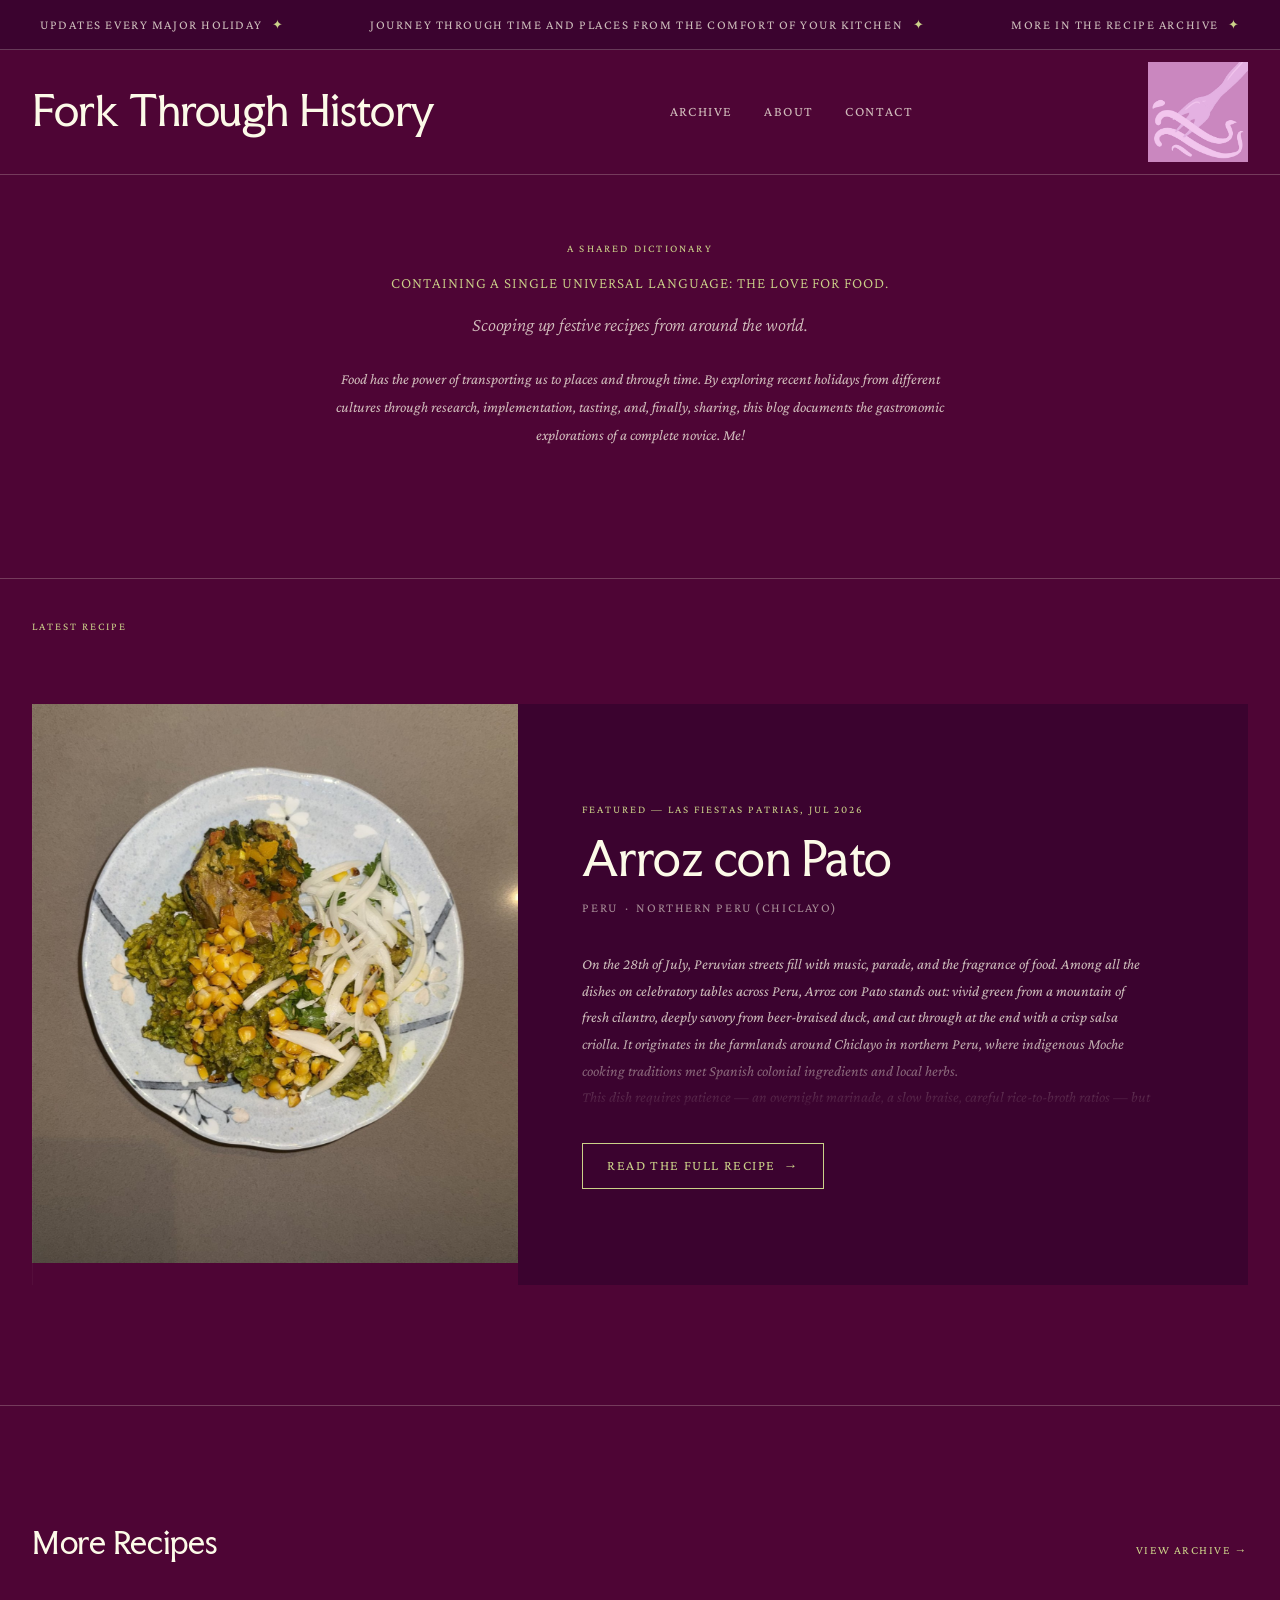
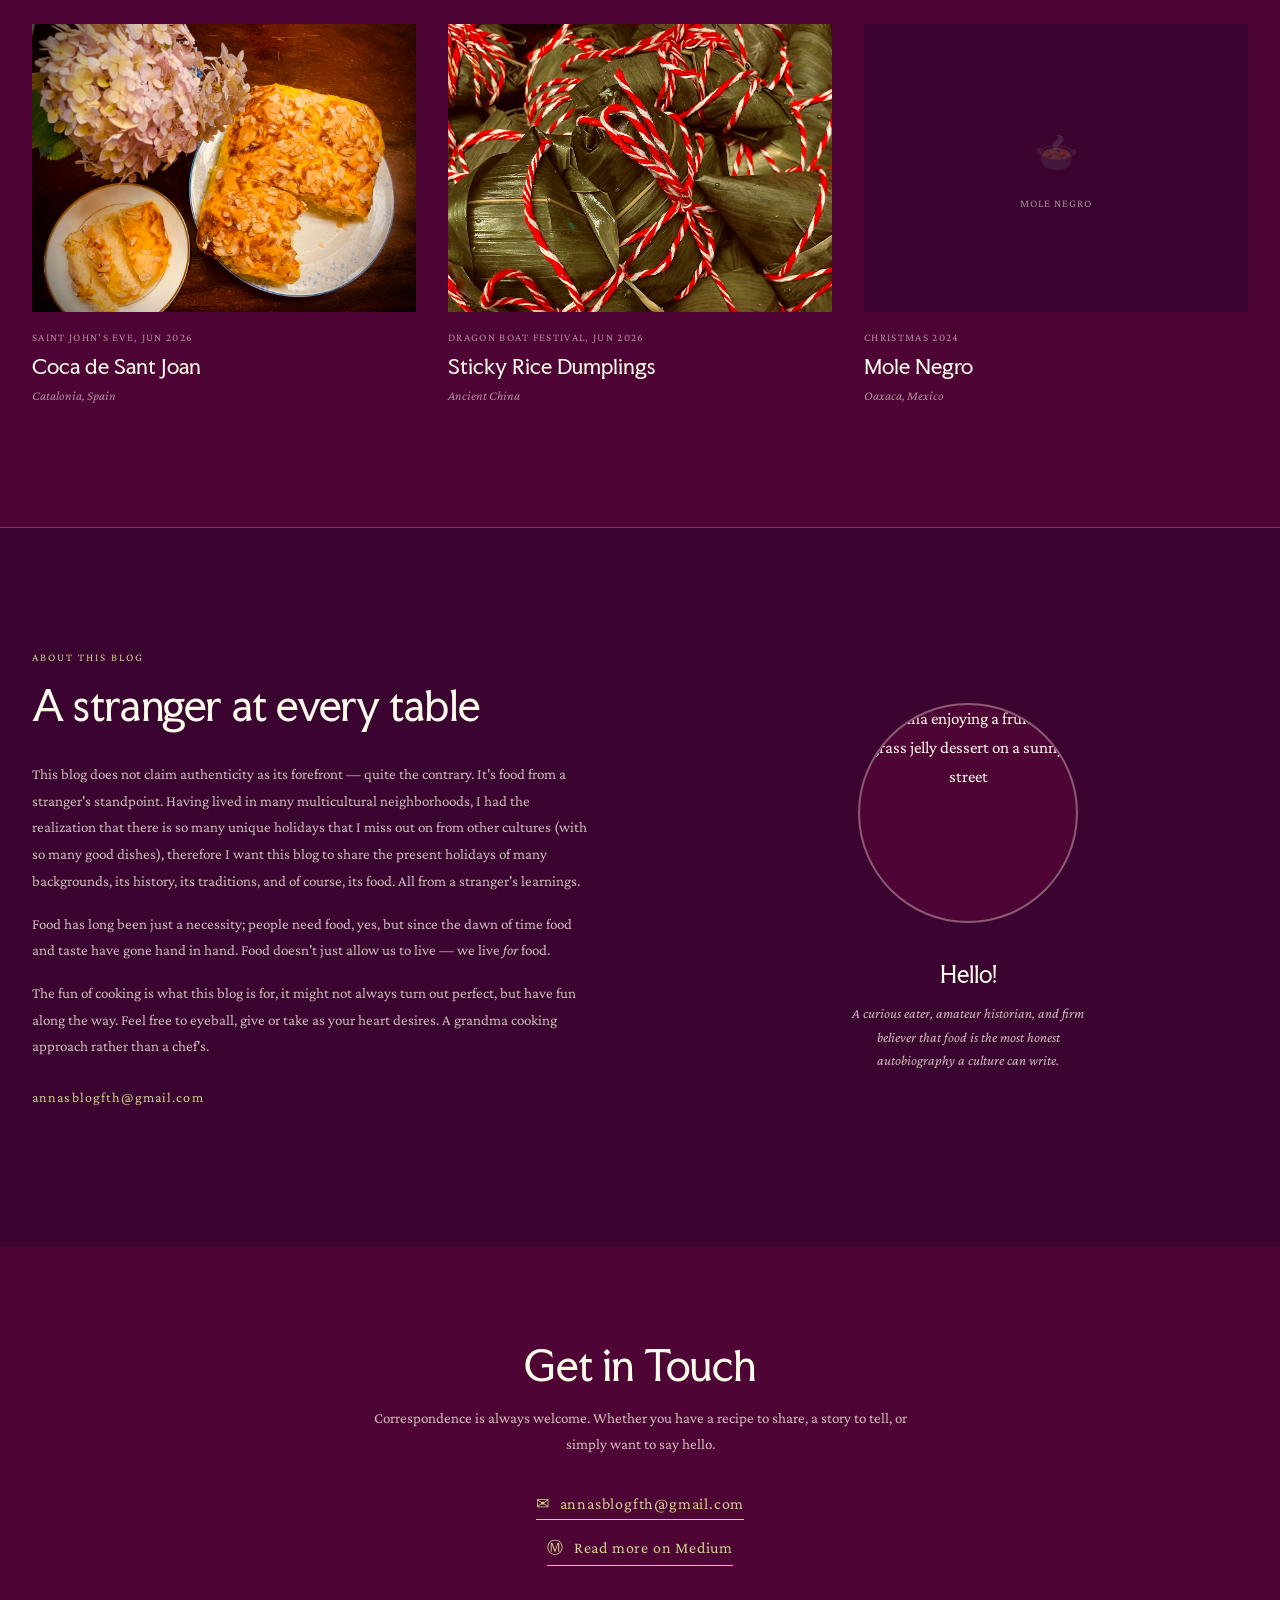
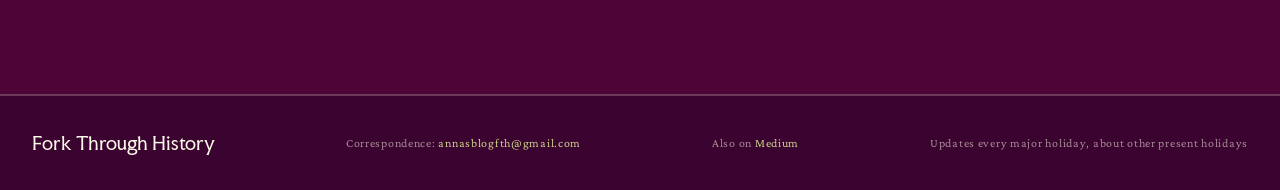
==== commit 2d4f8bf6: "Update author section with image and footer links Replaced author placeholder with an image and adde" ====
--- a/index.html
+++ b/index.html
@@ -178,10 +178,7 @@
 
     <div class="about-author">
       <div class="author-photo-wrap">
-        <div style="width:100%; height:100%; display:flex; align-items:center; justify-content:center; background:var(--bg); flex-direction:column; gap:8px;">
-          <span style="font-size:50px; opacity:0.2;">🧑‍🍳</span>
-          <span style="font-size:11px; letter-spacing:0.1em; text-transform:uppercase; color: var(--text-muted);">Your Photo Here</span>
-        </div>
+        <img src="images/author.jpg" alt="Anna enjoying a fruit and grass jelly dessert on a sunny street" style="width:100%; height:100%; object-fit:cover; display:block;">
       </div>
       <p class="author-name">Hello!</p>
       <p class="author-tagline" style="max-width: 260px; margin: 8px auto 0; color: var(--text-dim); line-height: 1.65;">
@@ -199,6 +196,11 @@
     <a href="mailto:annasblogfth@gmail.com" class="contact-email glow-link">
       <span>✉</span> annasblogfth@gmail.com
     </a>
+    <p style="margin-top: 14px;">
+      <a href="https://medium.com/@annasblogfth" target="_blank" rel="noopener" class="contact-email glow-link">
+        <span>Ⓜ</span> Read more on Medium
+      </a>
+    </p>
   </div>
 </section>
 
@@ -209,6 +211,7 @@
   <div class="footer-inner">
     <span class="footer-brand">Fork Through History</span>
     <span class="footer-note">Correspondence: <a href="mailto:annasblogfth@gmail.com">annasblogfth@gmail.com</a></span>
+    <span class="footer-note">Also on <a href="https://medium.com/@annasblogfth" target="_blank" rel="noopener">Medium</a></span>
     <span class="footer-note">Updates every major holiday, about other present holidays</span>
   </div>
 </footer>
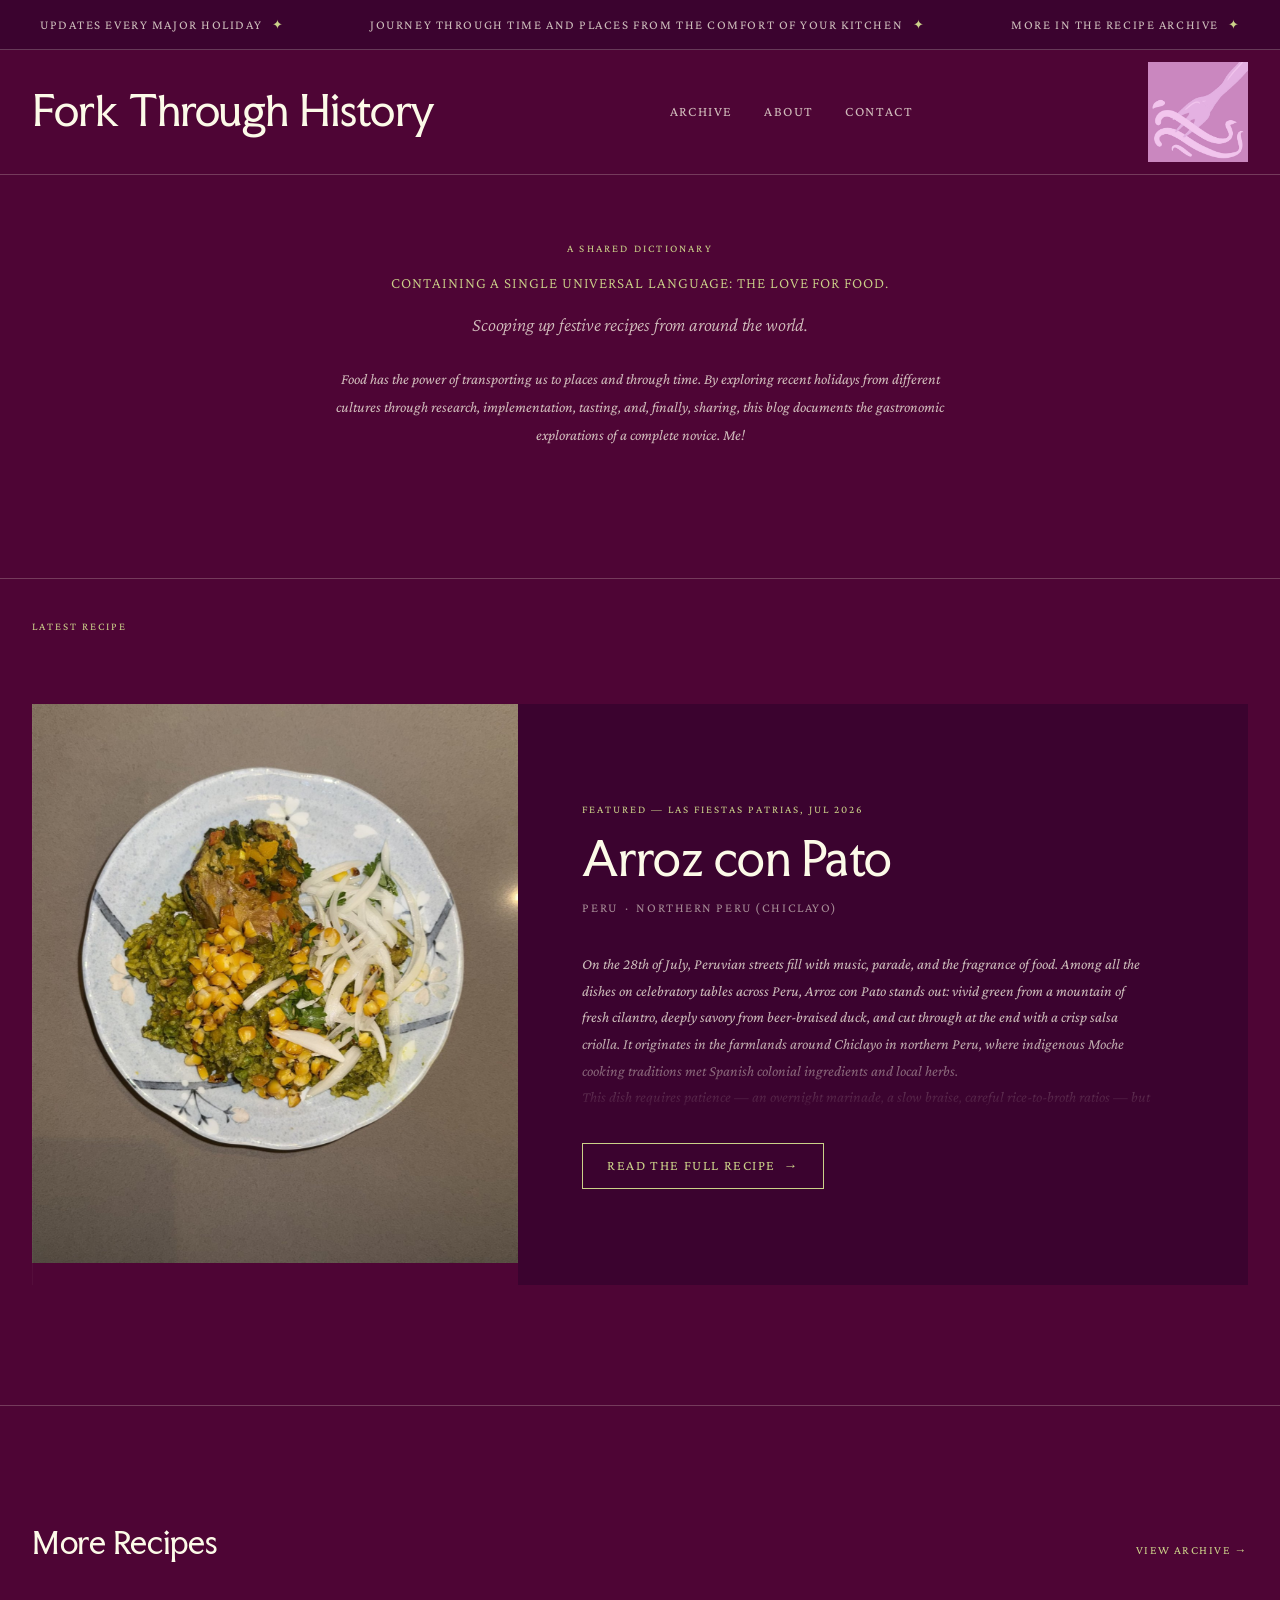
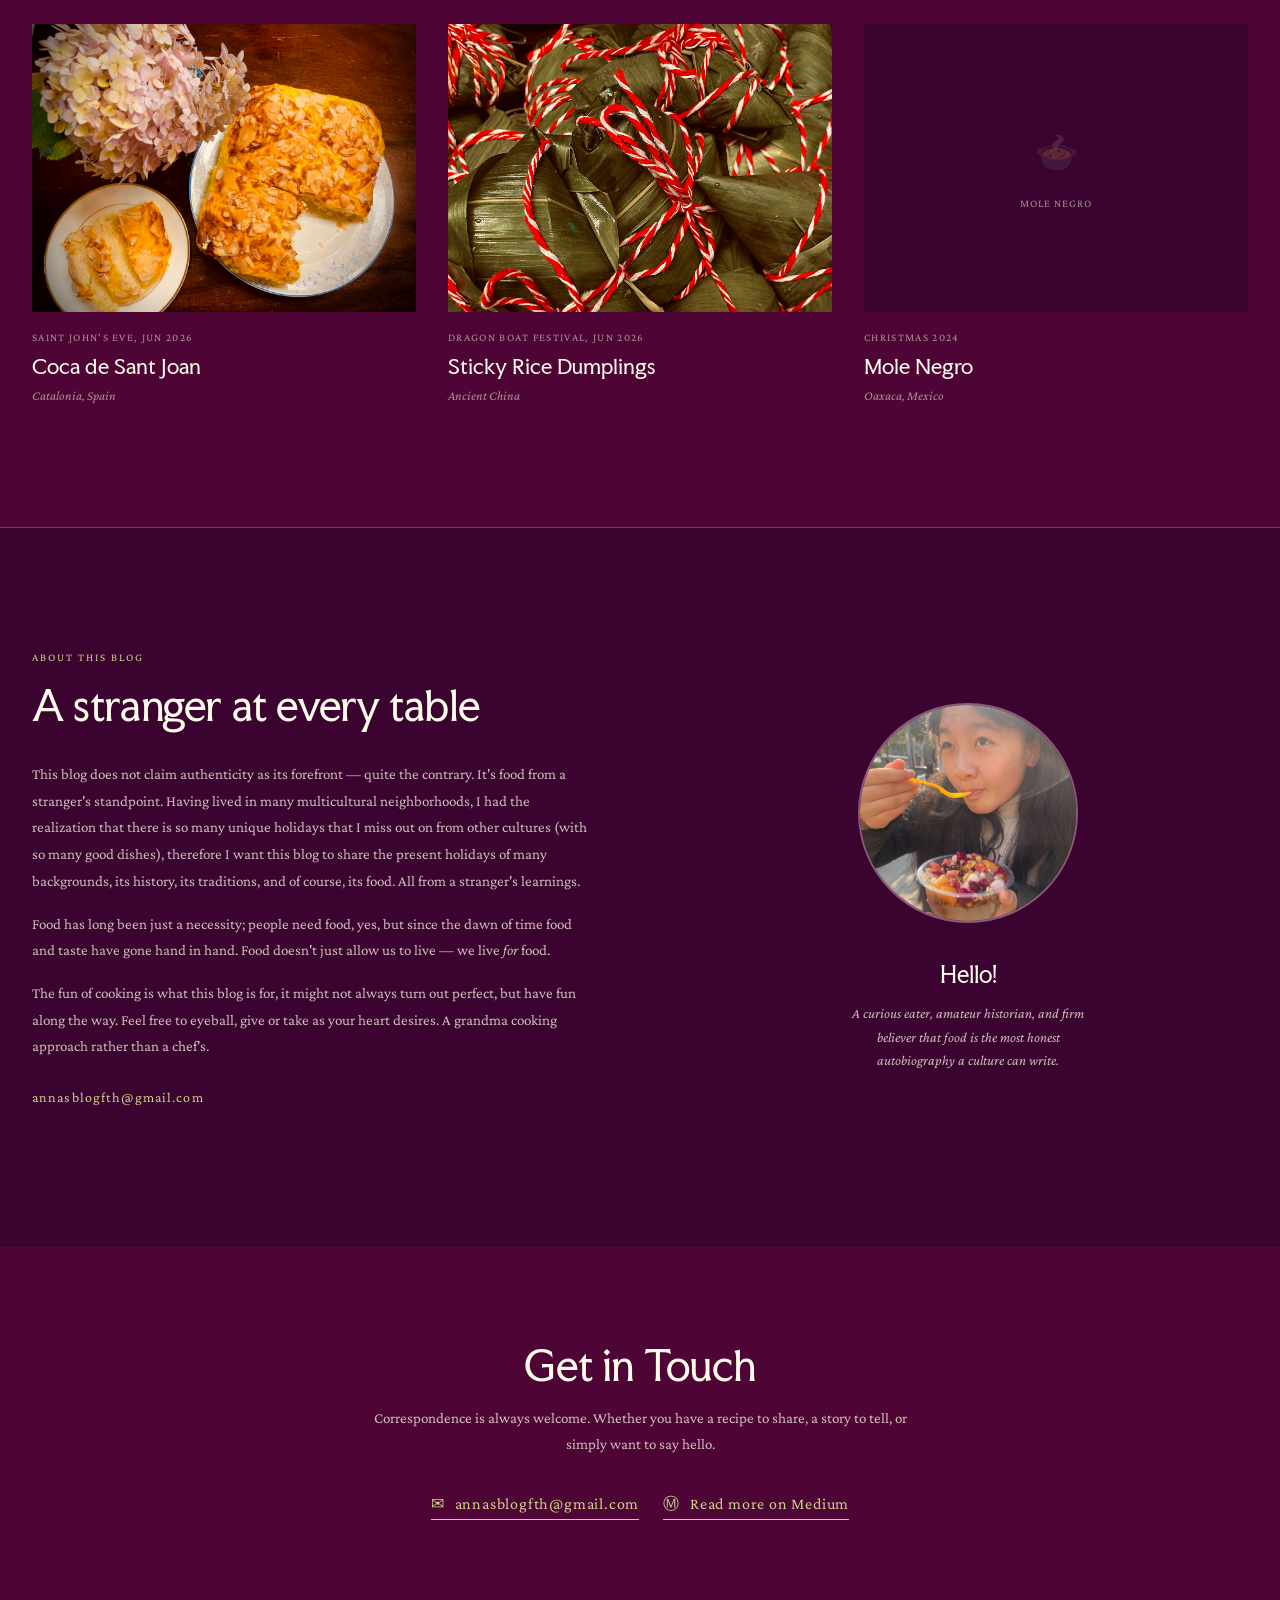
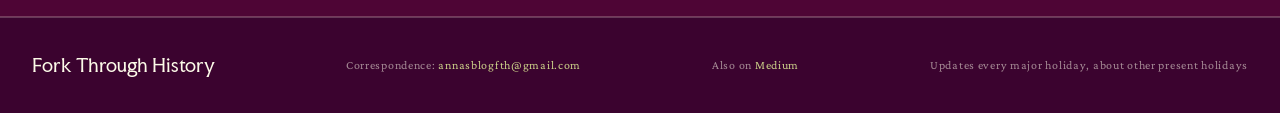
==== commit 44c6c814: "Change author image and improve contact section (2nd try) Updated author image and modified contact " ====
--- a/index.html
+++ b/index.html
@@ -178,7 +178,7 @@
 
     <div class="about-author">
       <div class="author-photo-wrap">
-        <img src="images/author.jpg" alt="Anna enjoying a fruit and grass jelly dessert on a sunny street" style="width:100%; height:100%; object-fit:cover; display:block;">
+        <img src="images/author-photo.jpg" alt="Anna enjoying a fruit and grass jelly dessert on a sunny street" style="width:100%; height:100%; object-fit:cover; display:block;">
       </div>
       <p class="author-name">Hello!</p>
       <p class="author-tagline" style="max-width: 260px; margin: 8px auto 0; color: var(--text-dim); line-height: 1.65;">
@@ -193,14 +193,14 @@
   <div class="contact-inner">
     <h2>Get in Touch</h2>
     <p>Correspondence is always welcome. Whether you have a recipe to share, a story to tell, or simply want to say hello.</p>
-    <a href="mailto:annasblogfth@gmail.com" class="contact-email glow-link">
-      <span>✉</span> annasblogfth@gmail.com
-    </a>
-    <p style="margin-top: 14px;">
+    <div style="display:flex; flex-wrap:wrap; align-items:center; justify-content:center; gap:24px; margin-top:14px;">
+      <a href="mailto:annasblogfth@gmail.com" class="contact-email glow-link">
+        <span>✉</span> annasblogfth@gmail.com
+      </a>
       <a href="https://medium.com/@annasblogfth" target="_blank" rel="noopener" class="contact-email glow-link">
         <span>Ⓜ</span> Read more on Medium
       </a>
-    </p>
+    </div>
   </div>
 </section>
 
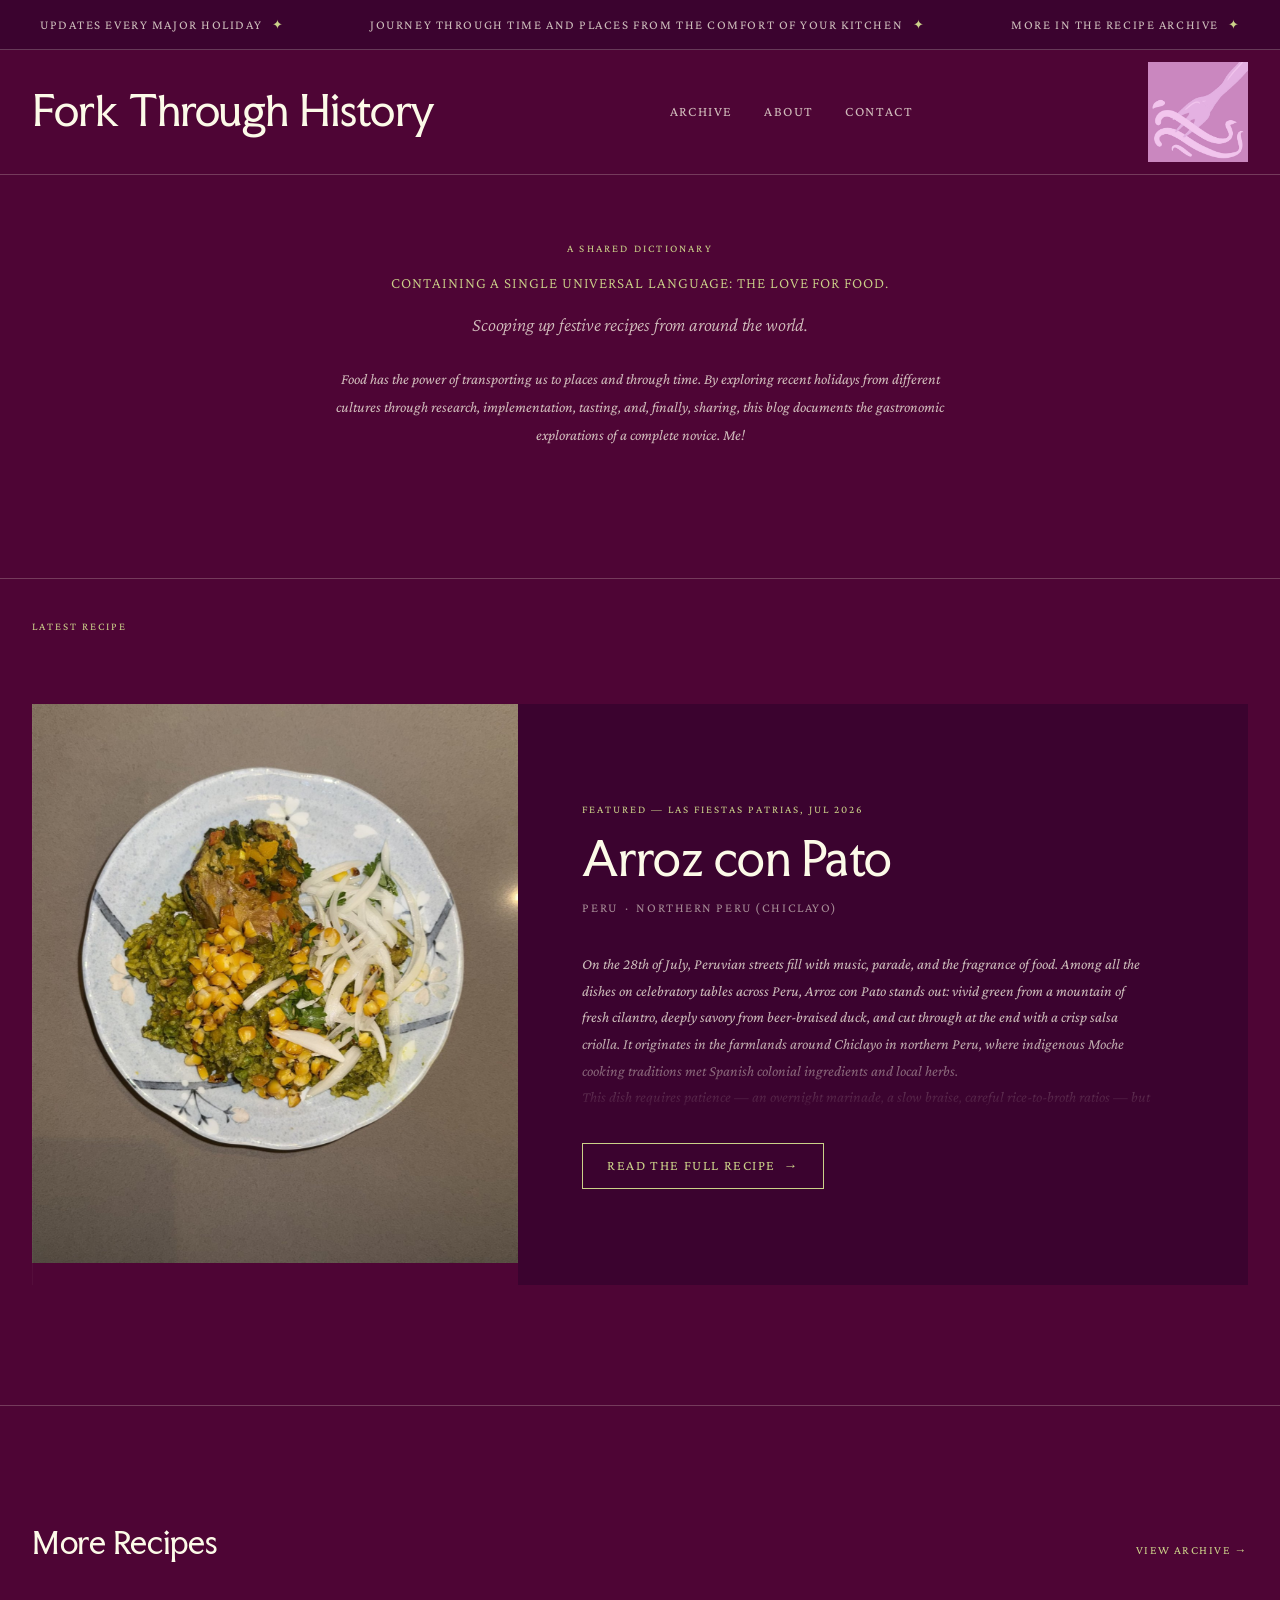
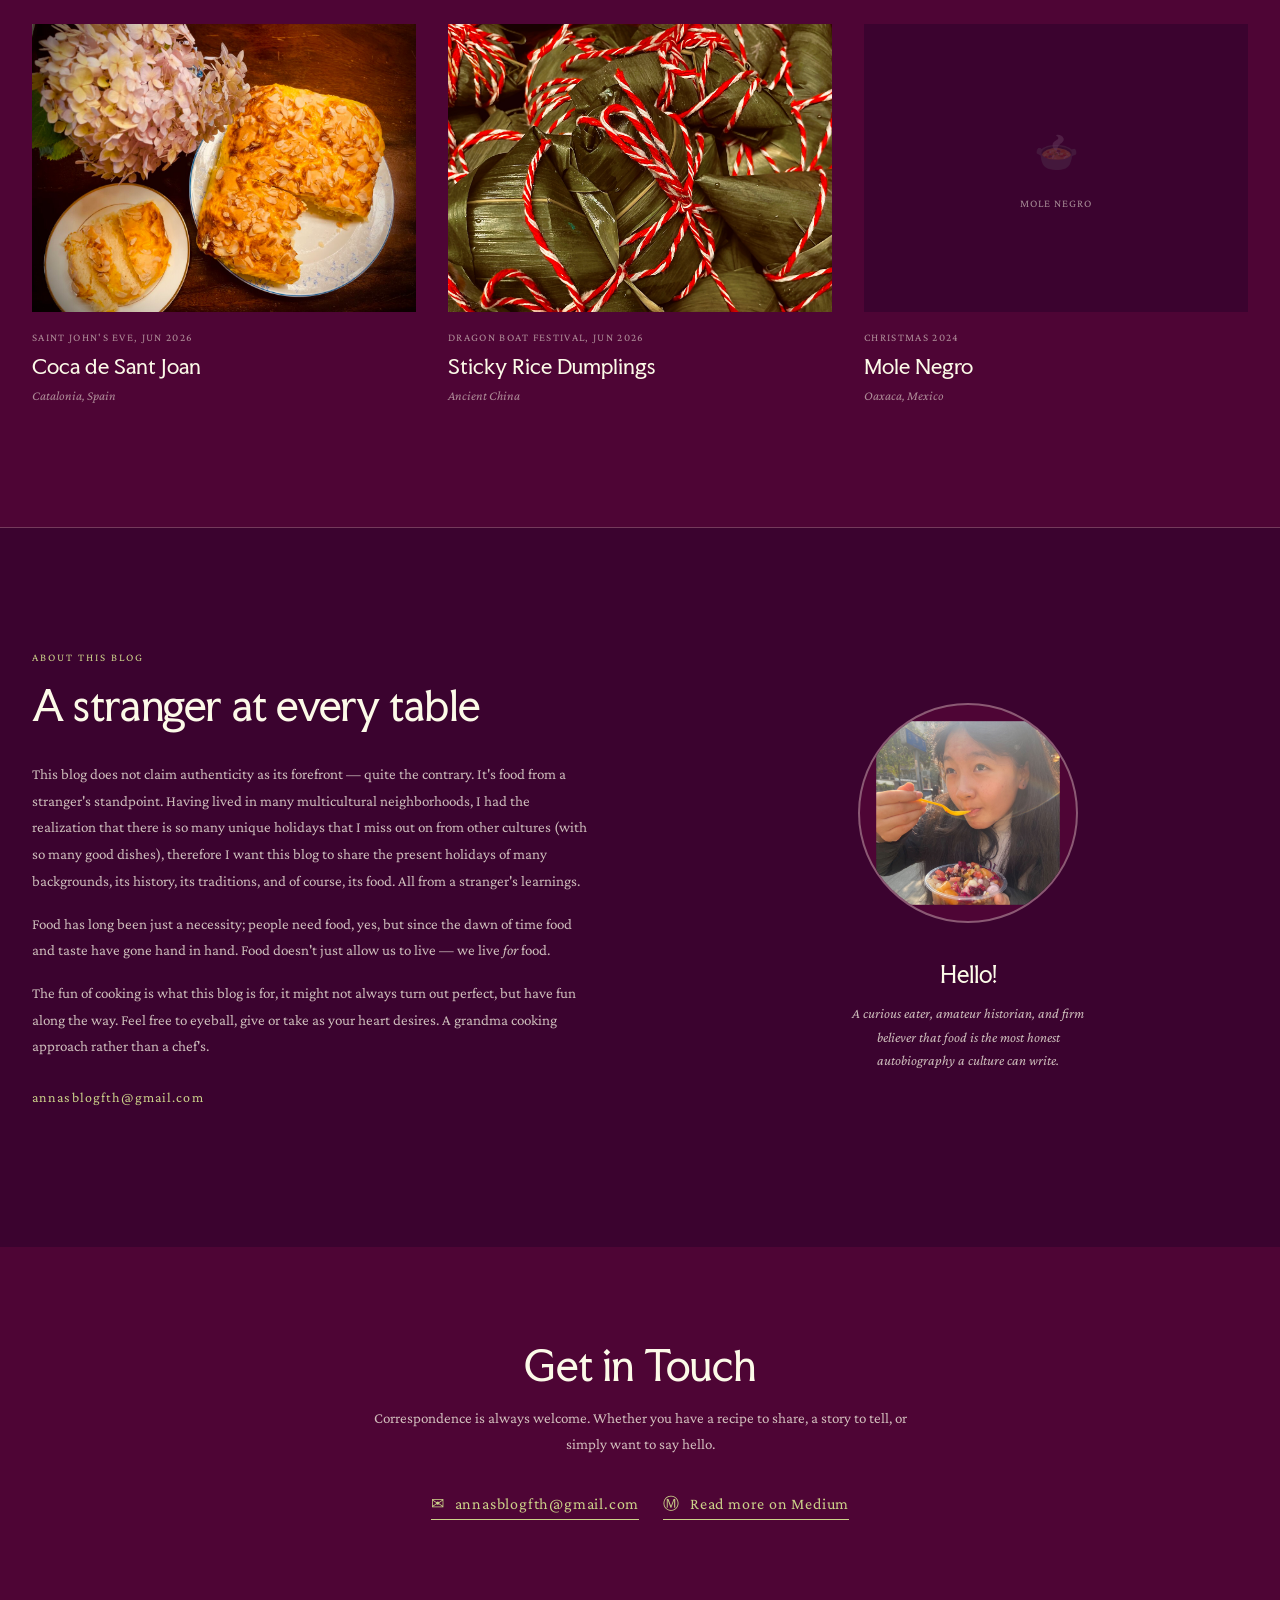
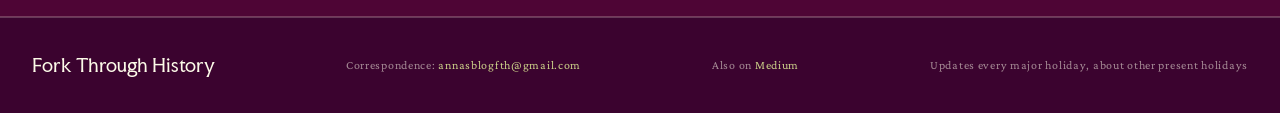
==== commit f6fbd641: "Enhance author photo styling in index.html Updated the author photo styling to include object-positi" ====
--- a/index.html
+++ b/index.html
@@ -178,7 +178,7 @@
 
     <div class="about-author">
       <div class="author-photo-wrap">
-        <img src="images/author-photo.jpg" alt="Anna enjoying a fruit and grass jelly dessert on a sunny street" style="width:100%; height:100%; object-fit:cover; display:block;">
+        <img src="images/author-photo.jpg" alt="Anna enjoying a fruit and grass jelly dessert on a sunny street" style="width:100%; height:100%; object-fit:cover; object-position: center 25%; transform: scale(0.85); display:block;">
       </div>
       <p class="author-name">Hello!</p>
       <p class="author-tagline" style="max-width: 260px; margin: 8px auto 0; color: var(--text-dim); line-height: 1.65;">
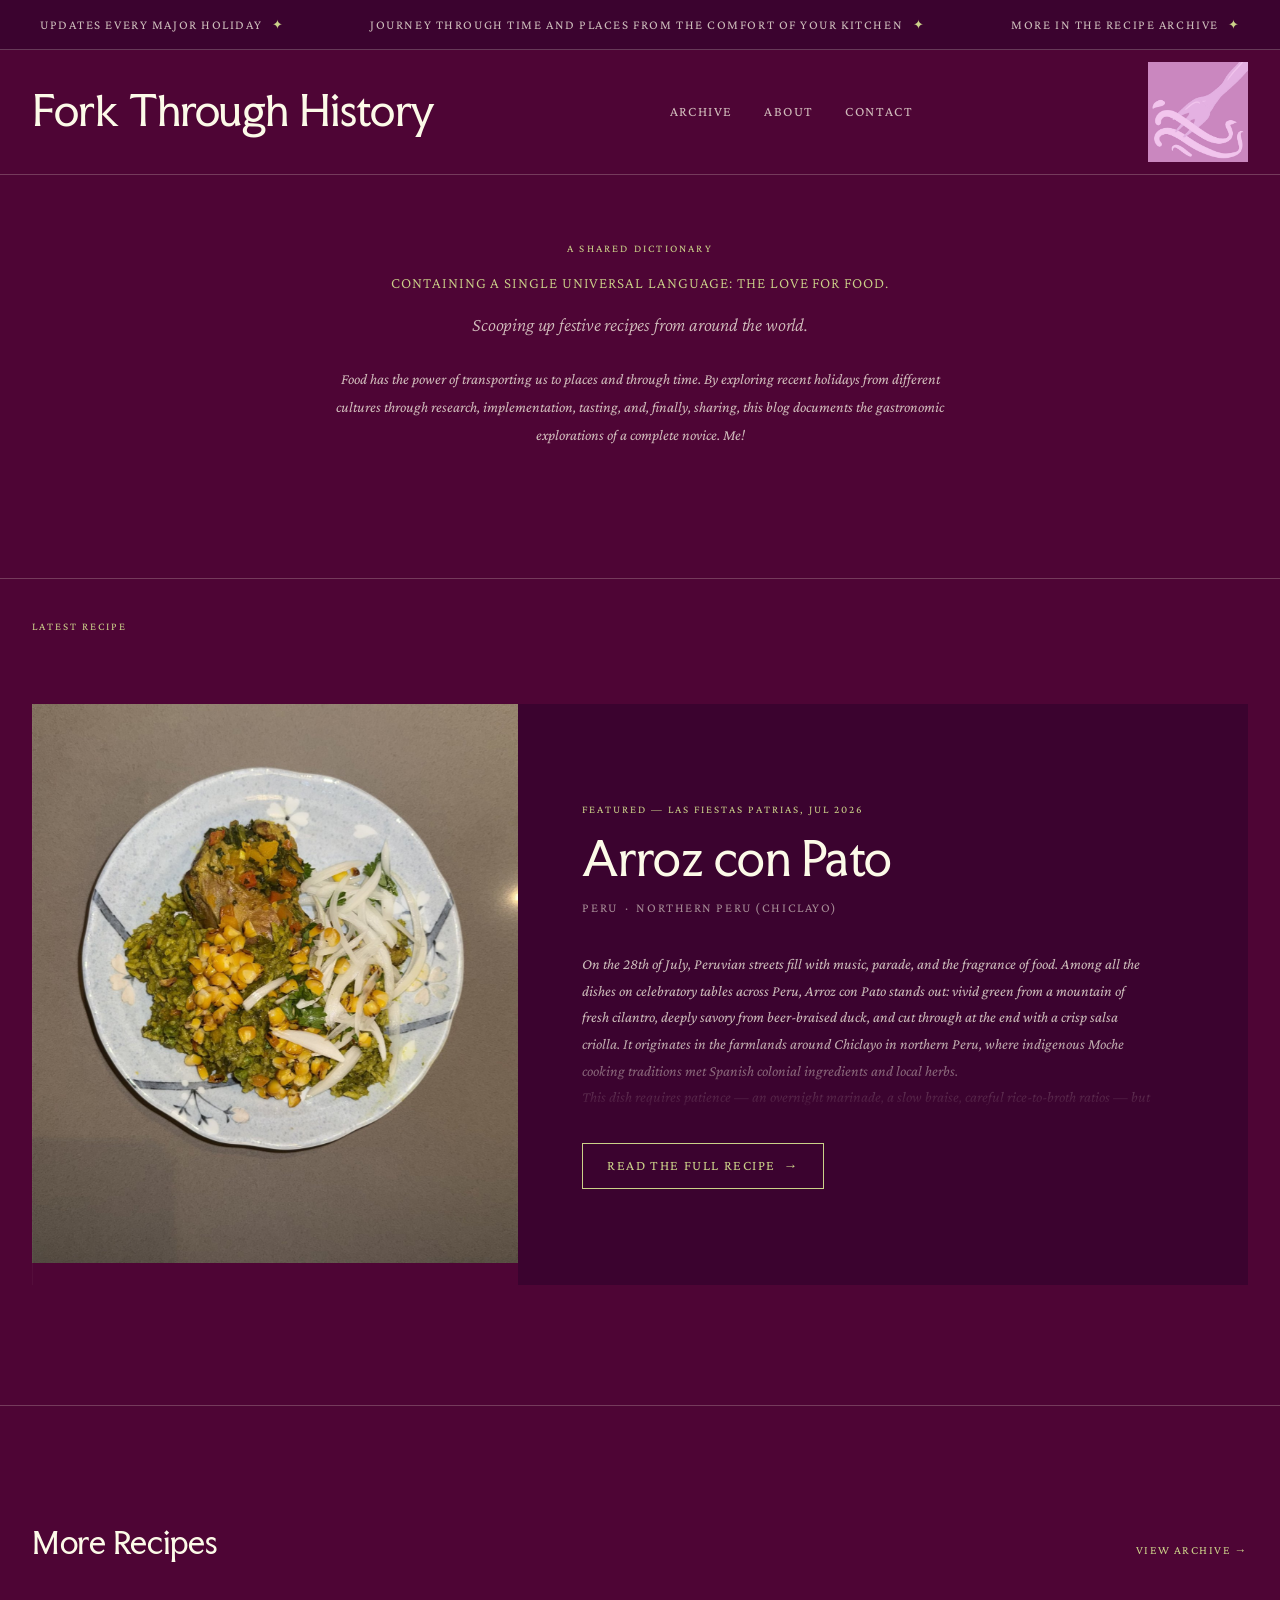
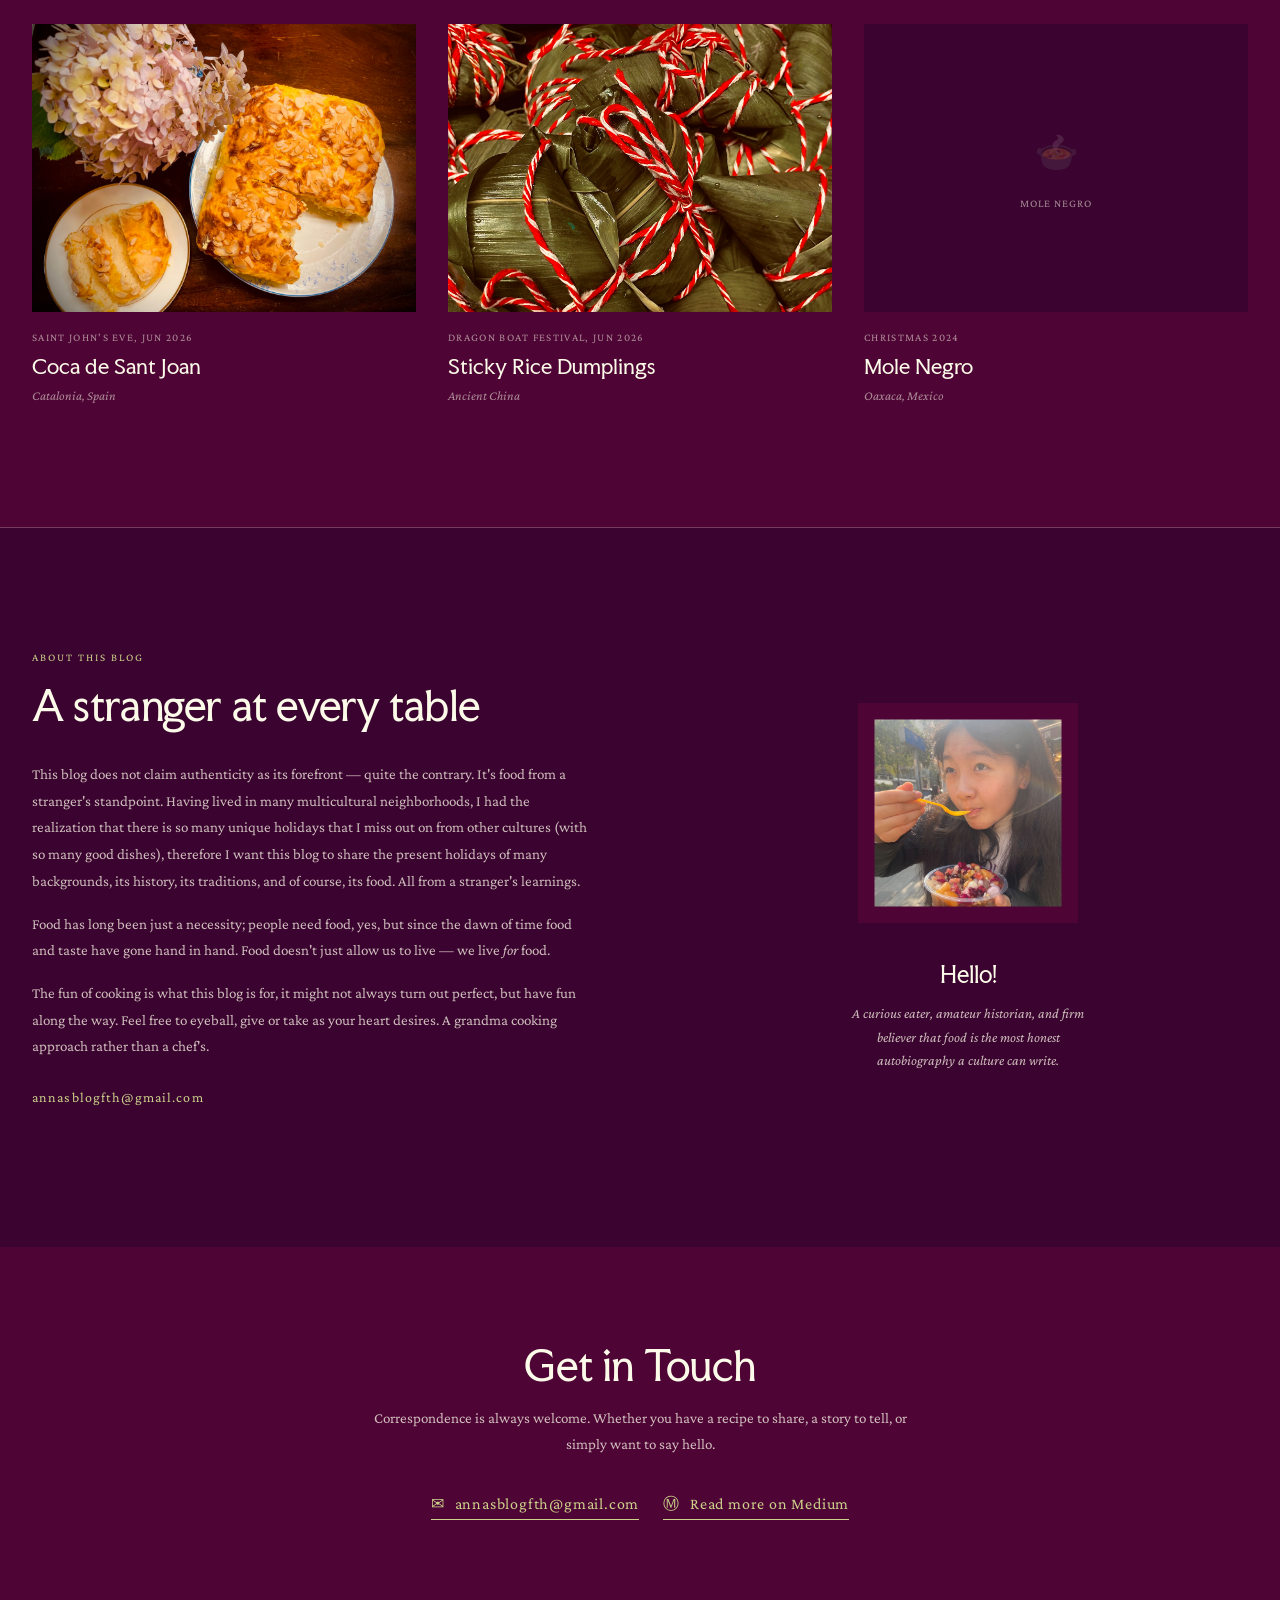
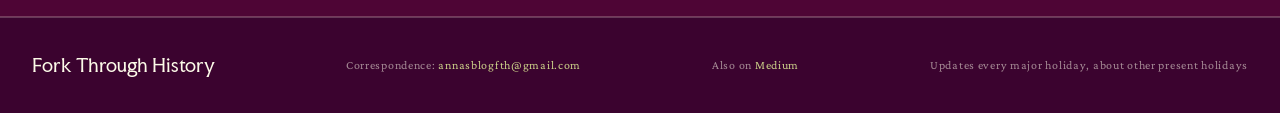
==== commit 1e985414: "Modify author photo wrapper styles Updated author photo wrapper styles for consistency." ====
--- a/index.html
+++ b/index.html
@@ -177,7 +177,7 @@
     </div>
 
     <div class="about-author">
-      <div class="author-photo-wrap">
+      <div class="author-photo-wrap" style="border-radius: 0; border: none;">
         <img src="images/author-photo.jpg" alt="Anna enjoying a fruit and grass jelly dessert on a sunny street" style="width:100%; height:100%; object-fit:cover; object-position: center 25%; transform: scale(0.85); display:block;">
       </div>
       <p class="author-name">Hello!</p>
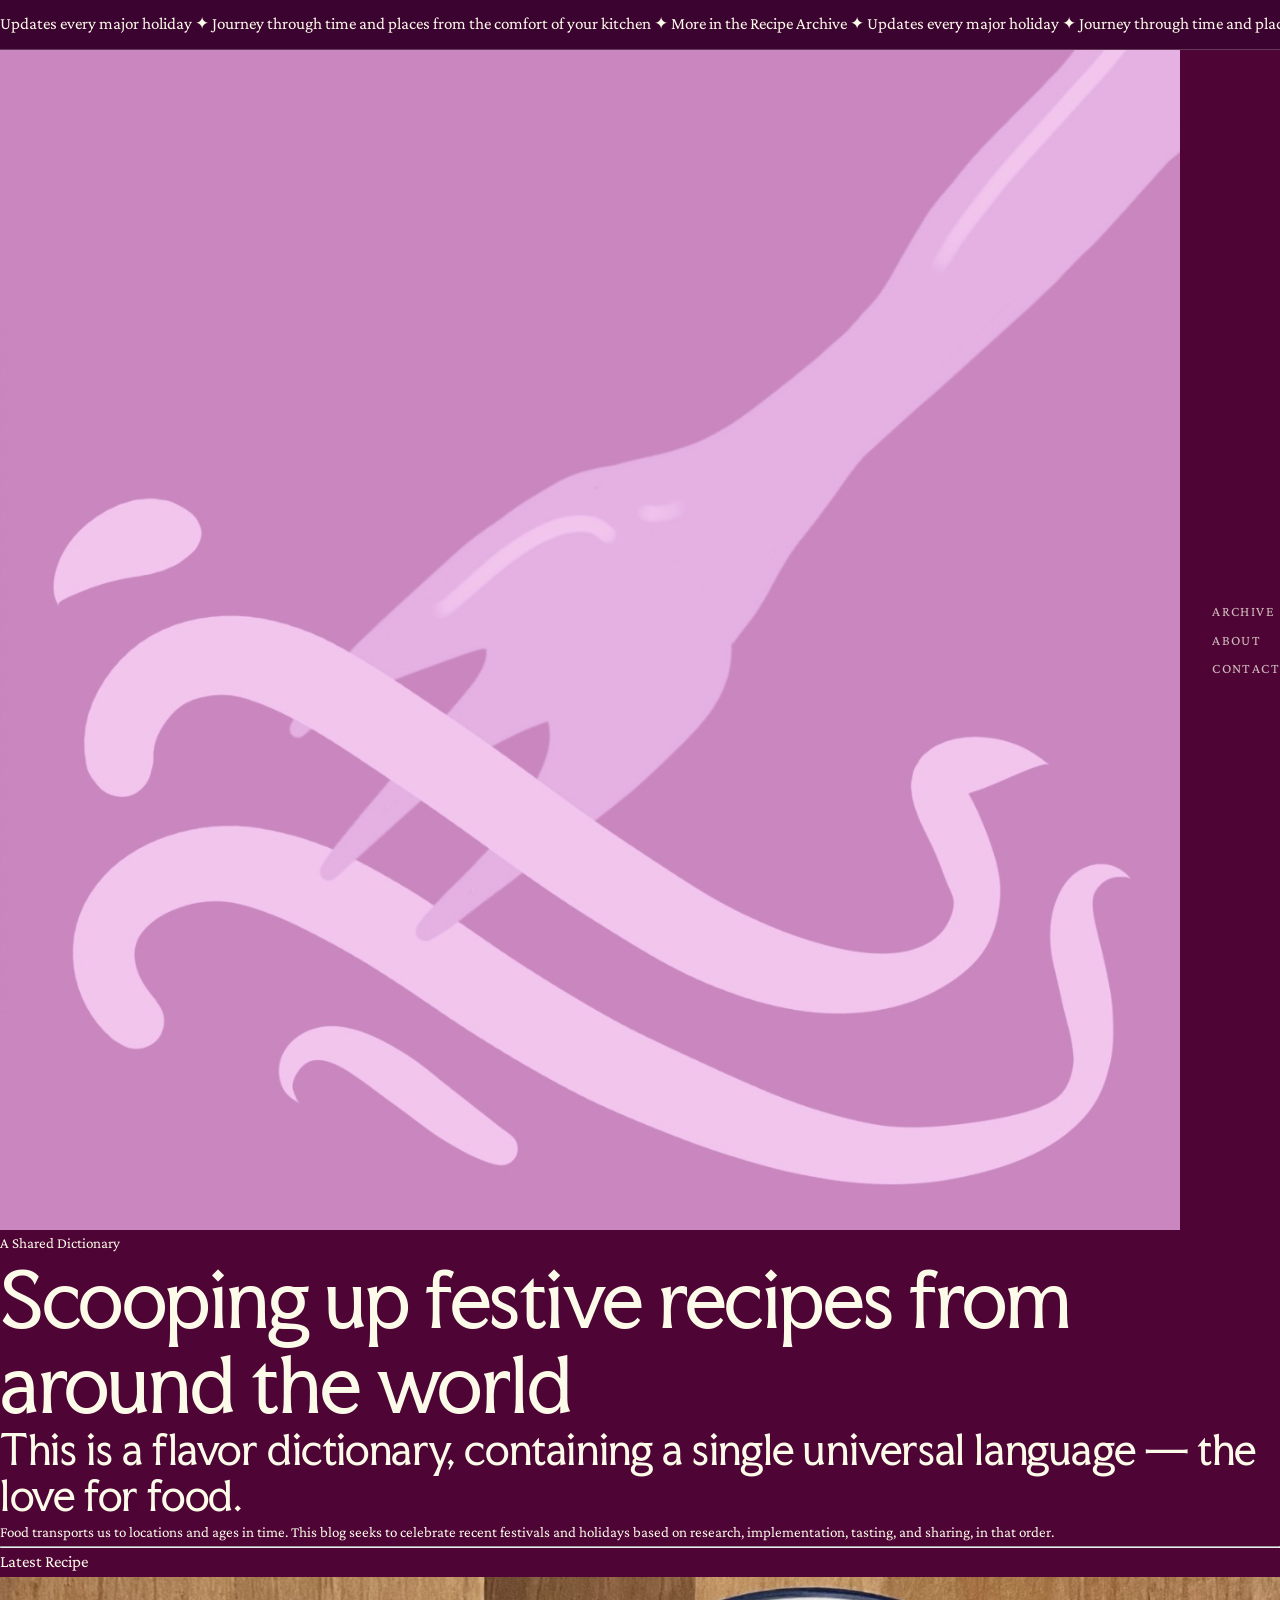
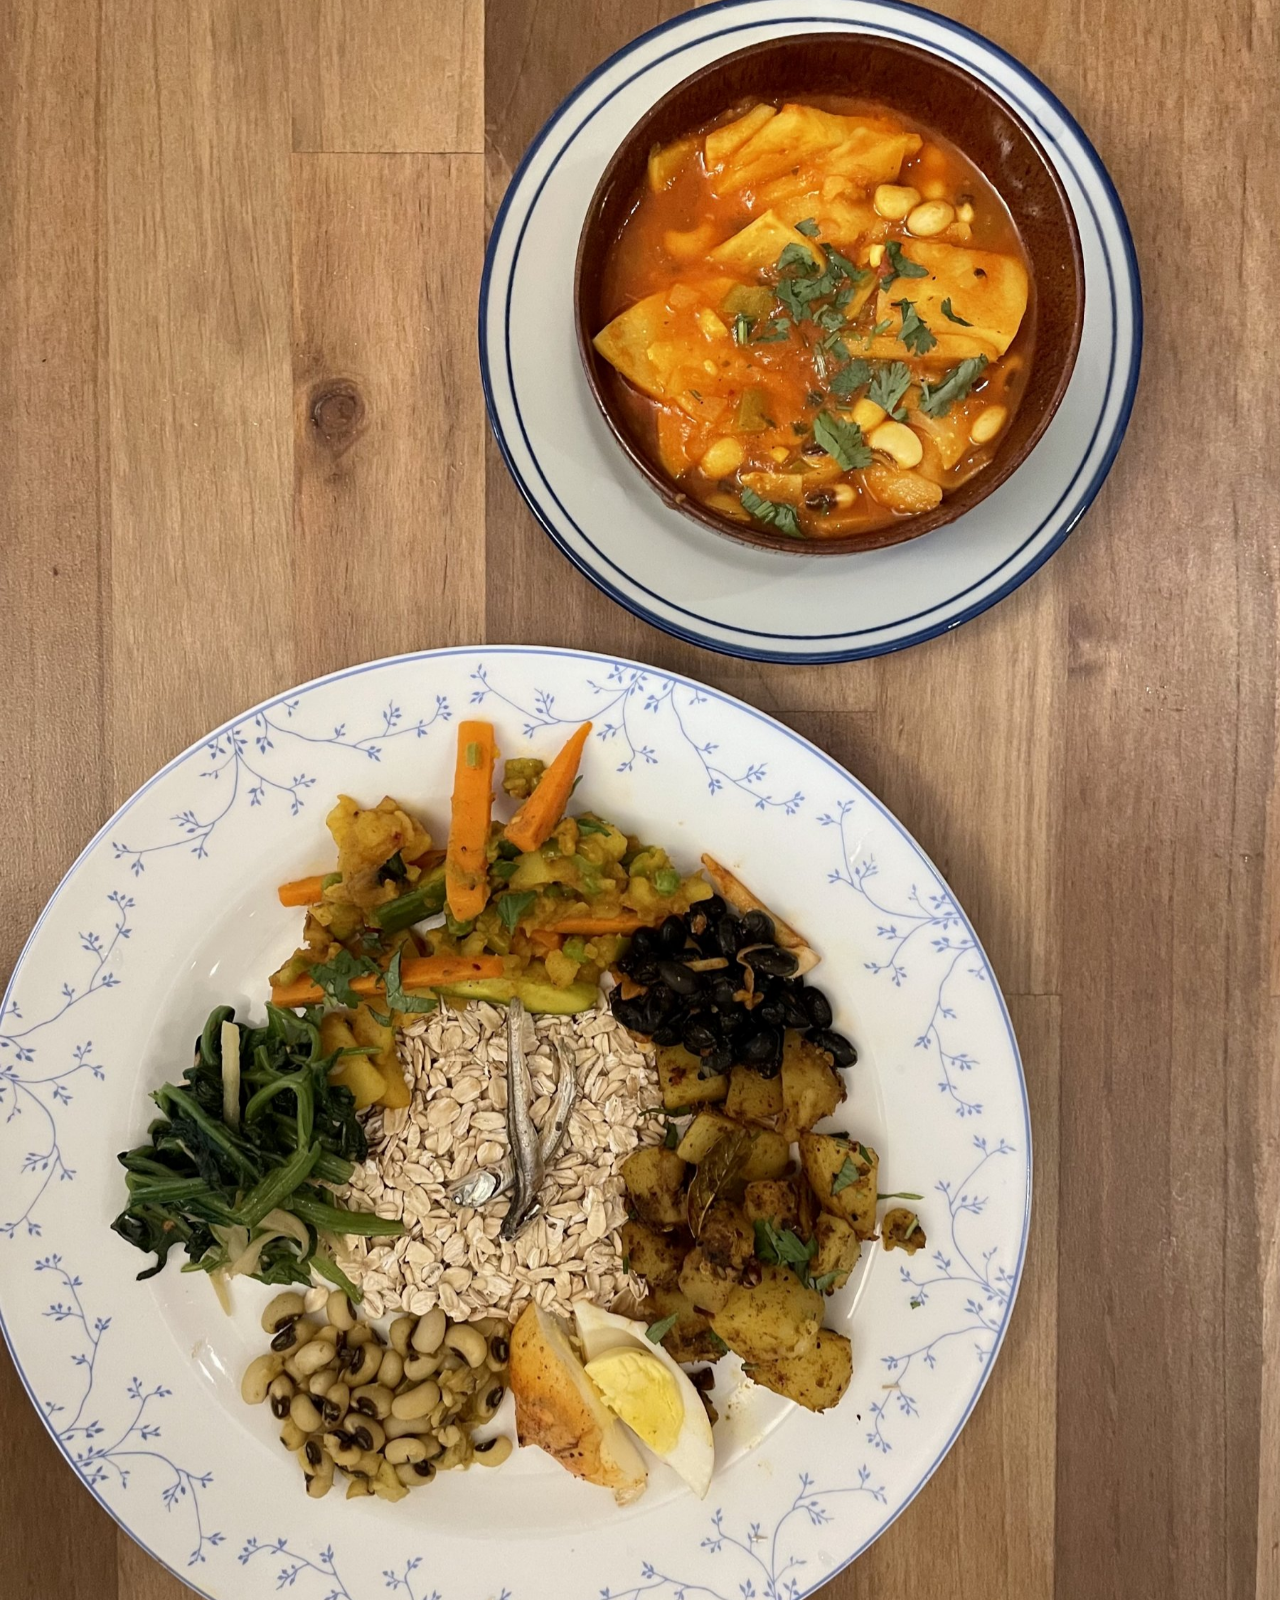
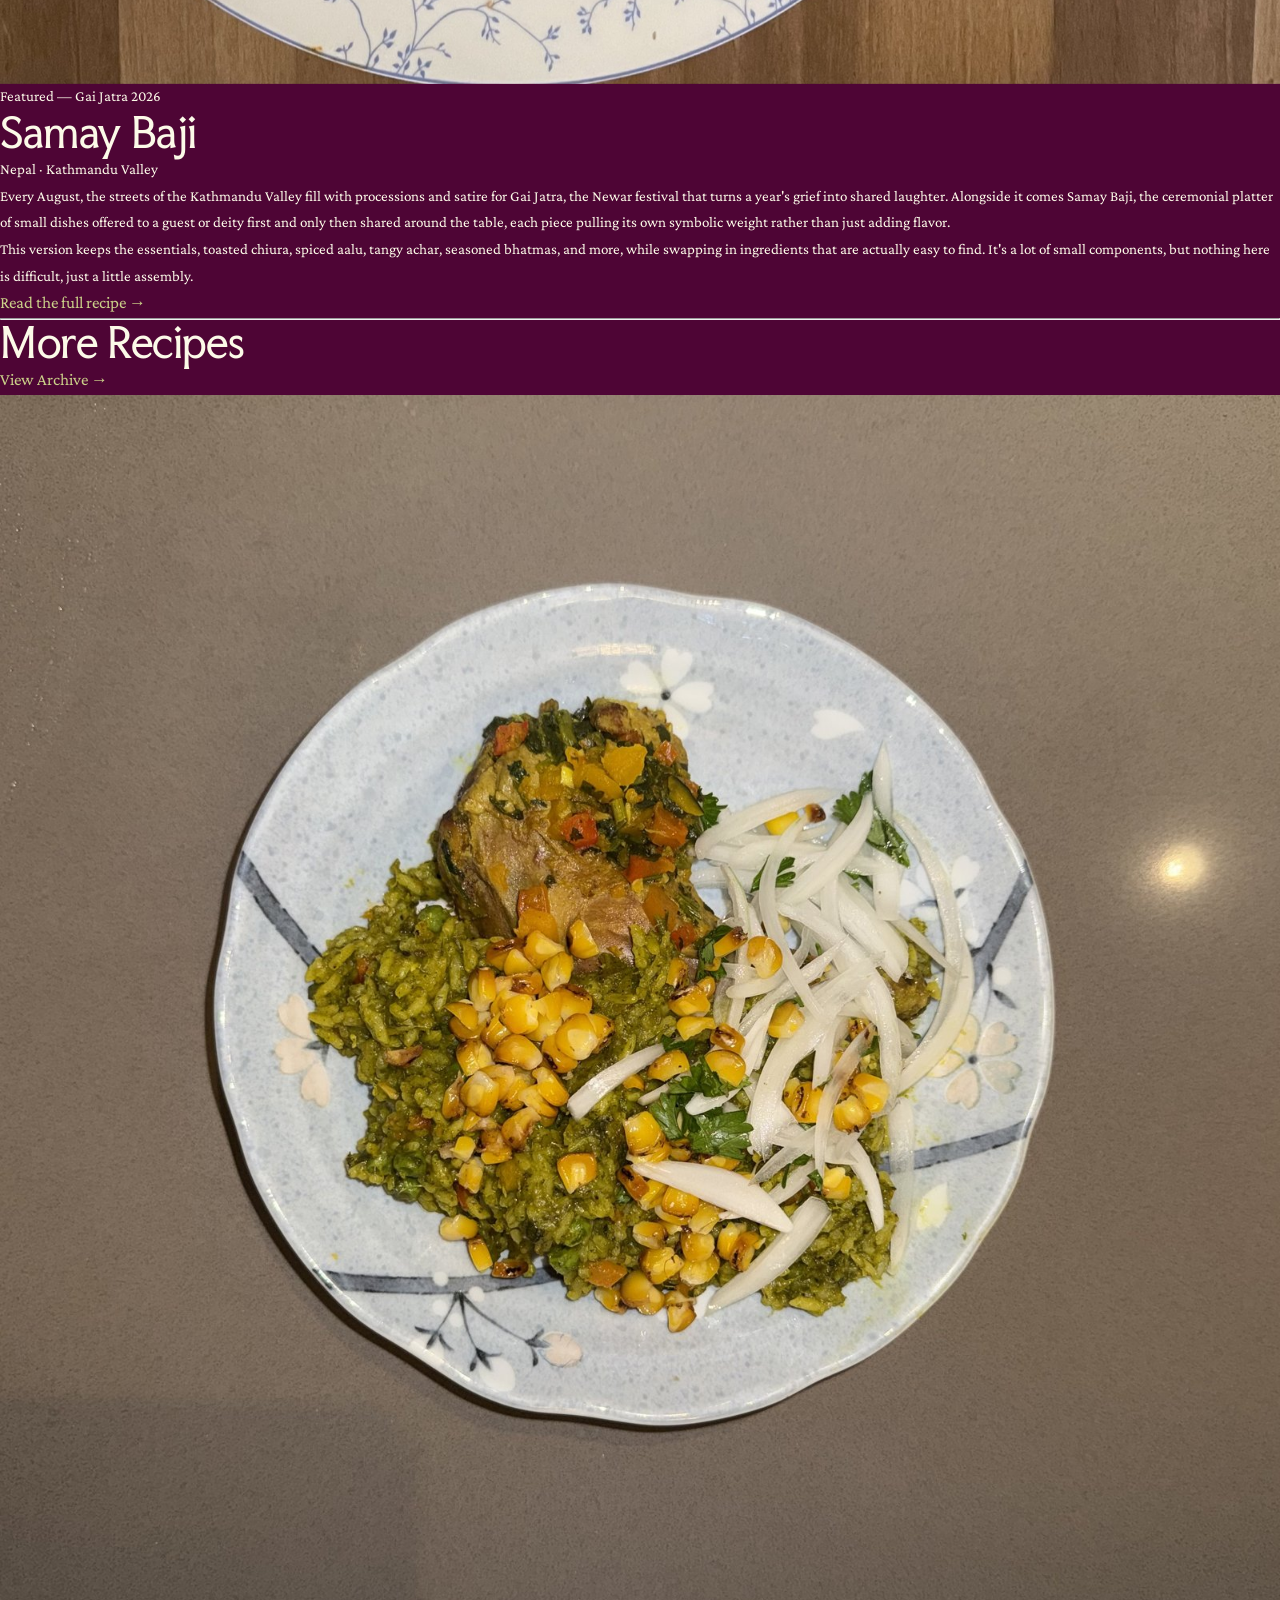
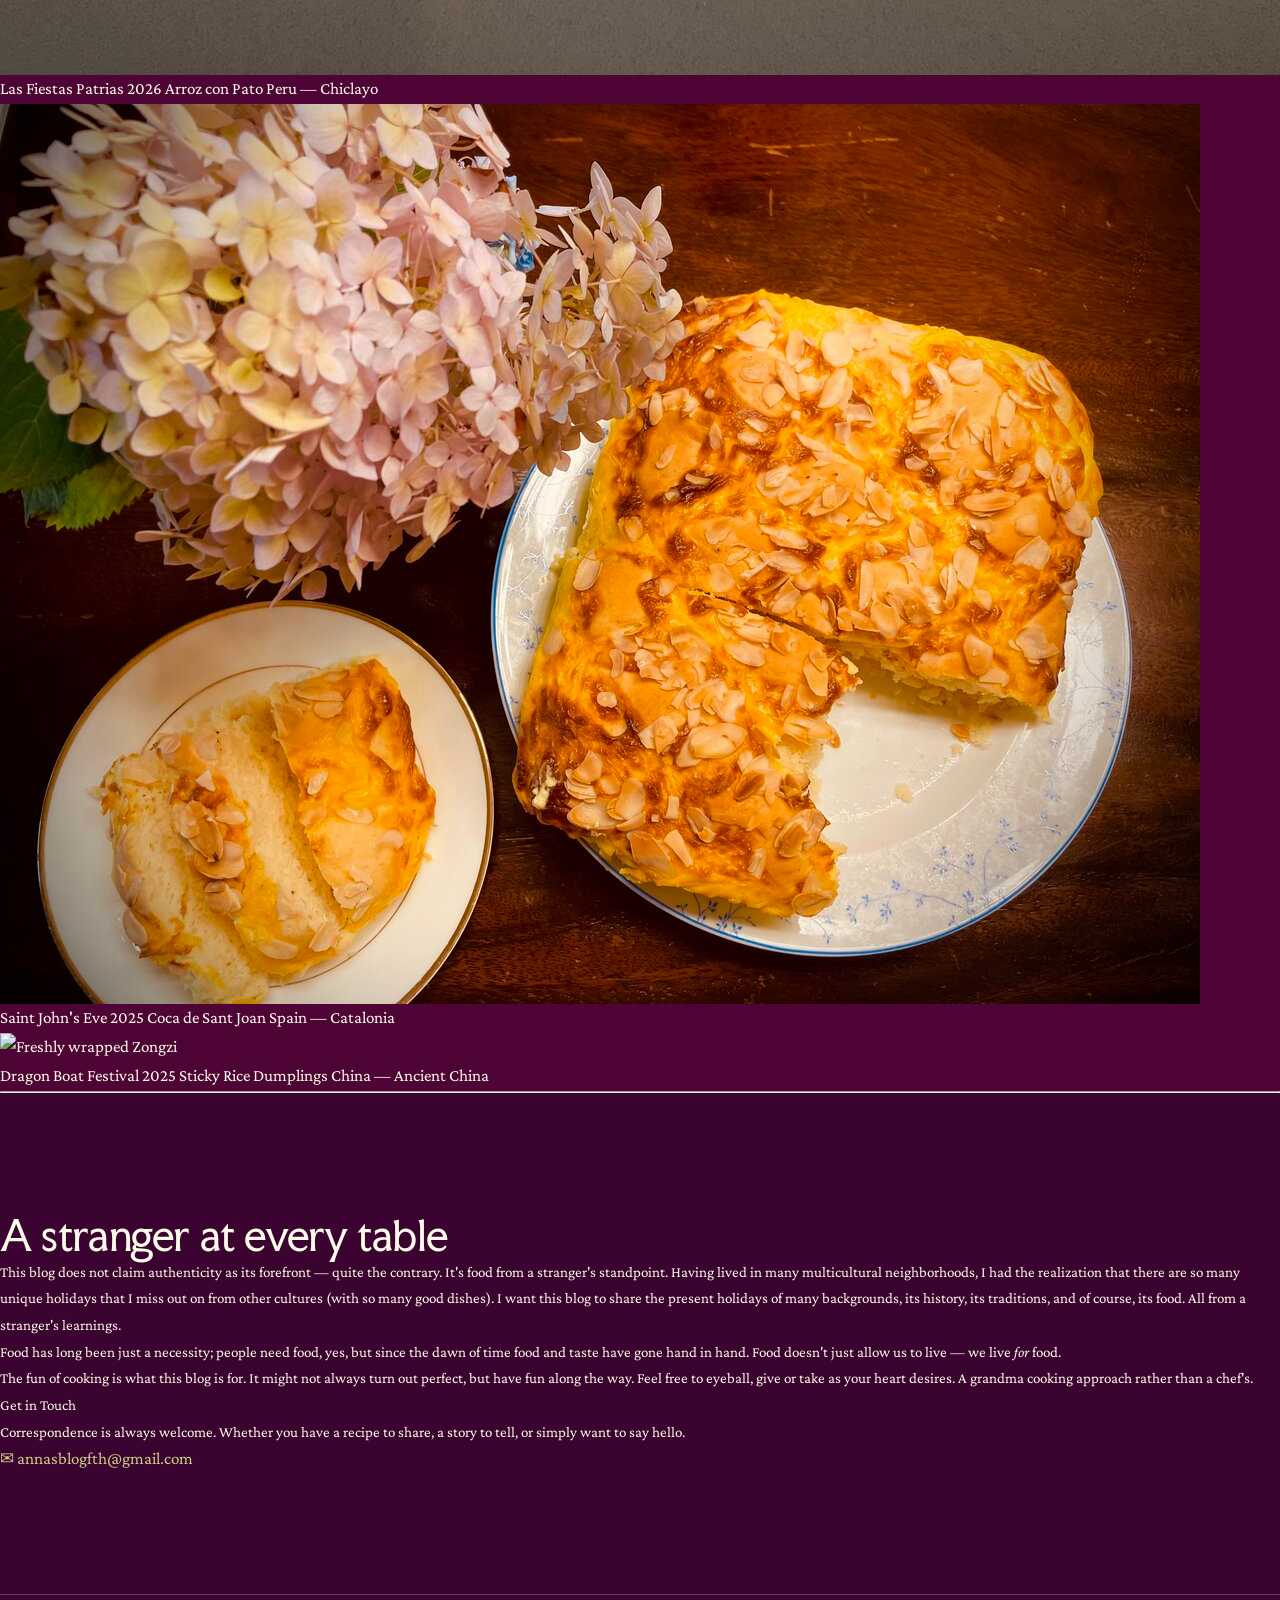
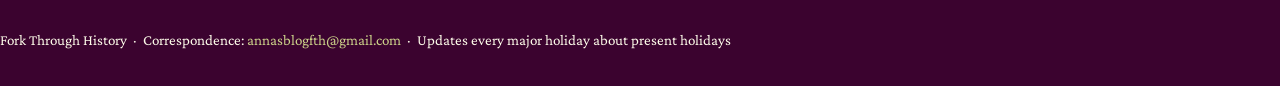
==== commit f07dc631: "Refactor index.html for improved structure and content" ====
--- a/index.html
+++ b/index.html
@@ -1,221 +1,146 @@
 <!DOCTYPE html>
 <html lang="en">
 <head>
-  <meta charset="UTF-8">
-  <meta name="viewport" content="width=device-width, initial-scale=1.0">
+  <meta charset="UTF-8" />
+  <meta name="viewport" content="width=device-width, initial-scale=1.0" />
+  <meta name="description" content="A flavor dictionary — a food blog exploring the cultural, historical, and ingredient origins of dishes from around the world." />
   <title>Fork Through History</title>
-  <meta name="description" content="A flavor dictionary — a food blog exploring the cultural, historical, and ingredient origins of dishes from around the world.">
-  <link rel="icon" type="image/jpeg" href="images/logo.jpg">
-  <link rel="stylesheet" href="css/style.css">
-  <style>
-    /* Index-specific overrides */
-    .hero-top {
-      padding-top: 20px;
-    }
-  </style>
+  <link rel="stylesheet" href="css/style.css" />
 </head>
 <body>
 
-<div id="page-transition" class="page-transition-overlay"></div>
-
-<!-- Ticker Strip -->
-<div class="ticker-wrap">
-  <div class="ticker-inner">
-    <span class="ticker-item">Updates every major holiday <span class="dot">✦</span></span>
-    <span class="ticker-item">Journey through time and places from the comfort of your kitchen <span class="dot">✦</span></span>
-    <span class="ticker-item">More in the Recipe Archive <span class="dot">✦</span></span>
-    <span class="ticker-item">Updates every major holiday <span class="dot">✦</span></span>
-    <span class="ticker-item">Journey through time and places from the comfort of your kitchen <span class="dot">✦</span></span>
-    <span class="ticker-item">More in the Recipe Archive <span class="dot">✦</span></span>
-  </div>
-</div>
-
-<!-- Site Header -->
-<header class="site-header">
-  <div class="site-title">
-    <a href="index.html" data-nav>Fork Through History</a>
-  </div>
-  <nav class="site-nav">
-    <a href="pages/archive.html" data-nav>Archive</a>
-    <a href="index.html#about">About</a>
-    <a href="mailto:annasblogfth@gmail.com">Contact</a>
-  </nav>
-  <img src="images/logo.jpg" alt="Fork Through History Logo" class="site-logo" onerror="this.style.display='none'">
-</header>
-
-<hr class="divider">
-
-<!-- Hero / Intro -->
-<section style="padding: var(--space-lg) 0 var(--space-md);">
-  <div class="hero-intro">
-    <span class="eyebrow">A Shared Dictionary</span>
-    <h1 style="font-size: clamp(14px, 1.2vw, 16px); font-family: var(--font-body); font-weight: 300; letter-spacing: 0.06em; text-transform: uppercase; color: var(--accent); margin-bottom: 12px; display: block;">Containing a single universal language: the love for food.</h1>
-    <h2>
-      Scooping up festive recipes from around the world.
-    </h2>
-    <p style="margin-top: 24px; color: var(--text-dim); font-style: italic; font-size: clamp(15px, 1.1vw, 17px); line-height: 1.85;">
-      Food has the power of transporting us to places and through time. By exploring recent holidays from different cultures through research, implementation, tasting, and, finally, sharing, this blog documents the gastronomic explorations of a complete novice. Me!
-    </p>
-  </div>
-</section>
-
-<hr class="divider">
-
-<!-- Latest Recipe -->
-<section style="padding: var(--space-md) 0 var(--space-2xl);">
-  <div style="max-width: var(--grid-max); margin: 0 auto; padding: 0 var(--gutter); margin-bottom: var(--space-lg);">
-    <span style="font-size: 11px; letter-spacing: 0.18em; text-transform: uppercase; color: var(--accent);">Latest Recipe</span>
+  <!-- ── Ticker ── -->
+  <div class="ticker-wrap">
+    <div class="ticker-track">
+      Updates every major holiday ✦ Journey through time and places from the comfort of your kitchen ✦ More in the Recipe Archive ✦ Updates every major holiday ✦ Journey through time and places from the comfort of your kitchen ✦ More in the Recipe Archive ✦
+    </div>
   </div>
 
-  <div class="featured-recipe">
-    <div class="recipe-img-col parallax-wrap">
-      <div class="postage-stamp" style="height: 100%;">
-        <div class="stamp-img-wrap" style="height: 100%;">
-          <img src="images/arroz-con-pato-hero.jpg" alt="Arroz con Pato served on a blue-and-white ceramic plate — vivid green cilantro rice with braised duck, corn, and salsa criolla" style="width:100%; height:100%; object-fit:cover; display:block; min-height:460px;" class="parallax-img">
-        </div>
+  <!-- ── Nav ── -->
+  <nav class="site-nav">
+    <a class="nav-logo" href="index.html">
+      <img src="images/logo.jpg" alt="Fork Through History Logo" />
+    </a>
+    <ul class="nav-links">
+      <li><a href="pages/archive.html">Archive</a></li>
+      <li><a href="#about">About</a></li>
+      <li><a href="mailto:annasblogfth@gmail.com">Contact</a></li>
+    </ul>
+  </nav>
+
+  <!-- ── Hero intro ── -->
+  <section class="home-intro">
+    <p class="home-eyebrow">A Shared Dictionary</p>
+    <h1>Scooping up festive recipes from around the world</h1>
+    <h2>This is a flavor dictionary, containing a single universal language — the love for food.</h2>
+    <p class="home-body">
+      Food transports us to locations and ages in time. This blog seeks to celebrate recent festivals and holidays based on research, implementation, tasting, and sharing, in that order.
+    </p>
+  </section>
+
+  <hr class="section-rule" />
+
+  <!-- ── Latest Recipe ── -->
+  <section class="featured-recipe-section">
+    <div class="section-eyebrow">Latest Recipe</div>
+
+    <div class="featured-recipe-card">
+      <div class="featured-recipe-img-wrap">
+        <img
+          src="images/samay-baji-hero.jpg"
+          alt="Samay Baji platter with achar, aalu, bodi, saag, and bhatmas, next to a bowl of chho"
+          class="parallax-img"
+        />
+      </div>
+      <div class="featured-recipe-body">
+        <p class="tag-line">Featured — Gai Jatra 2026</p>
+        <h2 class="featured-title">Samay Baji</h2>
+        <p class="featured-origin">Nepal · Kathmandu Valley</p>
+        <p>
+          Every August, the streets of the Kathmandu Valley fill with processions and satire for Gai Jatra, the Newar festival that turns a year's grief into shared laughter. Alongside it comes Samay Baji, the ceremonial platter of small dishes offered to a guest or deity first and only then shared around the table, each piece pulling its own symbolic weight rather than just adding flavor.
+        </p>
+        <p>
+          This version keeps the essentials, toasted chiura, spiced aalu, tangy achar, seasoned bhatmas, and more, while swapping in ingredients that are actually easy to find. It's a lot of small components, but nothing here is difficult, just a little assembly.
+        </p>
+        <a class="read-more-link" href="pages/recipe-samay-baji.html">Read the full recipe →</a>
       </div>
     </div>
+  </section>
 
-    <div class="recipe-text-col">
-      <span class="recipe-label">Featured — Las Fiestas Patrias, Jul 2026</span>
-      <h2 style="font-size: clamp(28px, 3.5vw, 48px); margin-bottom: 10px;">Arroz con Pato</h2>
-      <p class="recipe-origin">Peru &nbsp;·&nbsp; Northern Peru (Chiclayo)</p>
-      <div class="recipe-excerpt">
-        <p>
-          On the 28th of July, Peruvian streets fill with music, parade, and the fragrance of food. Among all the dishes on celebratory tables across Peru, Arroz con Pato stands out: vivid green from a mountain of fresh cilantro, deeply savory from beer-braised duck, and cut through at the end with a crisp salsa criolla. It originates in the farmlands around Chiclayo in northern Peru, where indigenous Moche cooking traditions met Spanish colonial ingredients and local herbs.
-        </p>
-        <p>
-          This dish requires patience — an overnight marinade, a slow braise, careful rice-to-broth ratios — but what comes out is something genuinely extraordinary. Every grain of rice carries the marinade and the duck, the salsa criolla arriving fresh and bright on top.
-        </p>
-      </div>
-      <a href="pages/recipe-arroz-con-pato.html" class="btn-link glow-link" data-nav>
-        Read the full recipe <span class="arrow">→</span>
+  <hr class="section-rule" />
+
+  <!-- ── More Recipes ── -->
+  <section class="more-recipes-section">
+    <h2>More Recipes</h2>
+    <a class="view-archive-link" href="pages/archive.html">View Archive →</a>
+
+    <div class="recipe-card-row">
+
+      <a class="recipe-card" href="pages/recipe-arroz-con-pato.html">
+        <div class="recipe-card-img-wrap">
+          <img src="images/arroz-con-pato-hero.jpg" alt="Arroz con Pato served on a blue-and-white ceramic plate, green cilantro rice with braised duck and salsa criolla" />
+        </div>
+        <div class="recipe-card-body">
+          <span class="recipe-card-occasion">Las Fiestas Patrias 2026</span>
+          <span class="recipe-card-name">Arroz con Pato</span>
+          <span class="recipe-card-origin">Peru — Chiclayo</span>
+        </div>
       </a>
+
+      <a class="recipe-card" href="pages/recipe-coca.html">
+        <div class="recipe-card-img-wrap">
+          <img src="images/coca-hero.jpg" alt="Coca de Sant Joan with caramelised pastry cream and toasted almonds beside summer flowers" />
+        </div>
+        <div class="recipe-card-body">
+          <span class="recipe-card-occasion">Saint John's Eve 2025</span>
+          <span class="recipe-card-name">Coca de Sant Joan</span>
+          <span class="recipe-card-origin">Spain — Catalonia</span>
+        </div>
+      </a>
+
+      <a class="recipe-card" href="pages/recipe-zongzi.html">
+        <div class="recipe-card-img-wrap">
+          <img src="images/zongzi-hero.jpg" alt="Freshly wrapped Zongzi" />
+        </div>
+        <div class="recipe-card-body">
+          <span class="recipe-card-occasion">Dragon Boat Festival 2025</span>
+          <span class="recipe-card-name">Sticky Rice Dumplings</span>
+          <span class="recipe-card-origin">China — Ancient China</span>
+        </div>
+      </a>
+
     </div>
-  </div>
-</section>
+  </section>
 
-<hr class="divider">
+  <hr class="section-rule" />
 
-<!-- More Recipes -->
-<section class="recipes-grid-section">
-  <div class="section-header">
-    <h2>More Recipes</h2>
-    <a href="pages/archive.html" class="glow-link" style="font-size: 12px; letter-spacing: 0.12em; text-transform: uppercase;" data-nav>View Archive →</a>
-  </div>
+  <!-- ── About ── -->
+  <section class="about-section" id="about">
+    <h2>A stranger at every table</h2>
+    <p>
+      This blog does not claim authenticity as its forefront — quite the contrary. It's food from a stranger's standpoint. Having lived in many multicultural neighborhoods, I had the realization that there are so many unique holidays that I miss out on from other cultures (with so many good dishes). I want this blog to share the present holidays of many backgrounds, its history, its traditions, and of course, its food. All from a stranger's learnings.
+    </p>
+    <p>
+      Food has long been just a necessity; people need food, yes, but since the dawn of time food and taste have gone hand in hand. Food doesn't just allow us to live — we live <em>for</em> food.
+    </p>
+    <p>
+      The fun of cooking is what this blog is for. It might not always turn out perfect, but have fun along the way. Feel free to eyeball, give or take as your heart desires. A grandma cooking approach rather than a chef's.
+    </p>
 
-  <div class="recipes-grid">
+    <div class="contact-box">
+      <p class="contact-eyebrow">Get in Touch</p>
+      <p>Correspondence is always welcome. Whether you have a recipe to share, a story to tell, or simply want to say hello.</p>
+      <a href="mailto:annasblogfth@gmail.com">✉ annasblogfth@gmail.com</a>
+    </div>
+  </section>
 
-    <!-- Card 1 -->
-    <a href="pages/recipe-coca.html" class="recipe-card" data-nav>
-      <div class="card-img-wrap">
-        <div class="postage-stamp" style="height:100%;">
-          <div class="stamp-img-wrap" style="height:100%;">
-            <img src="images/coca-hero.jpg" alt="Coca de Sant Joan with caramelised pastry cream and toasted almonds beside summer flowers" style="width:100%; height:100%; object-fit:cover; display:block;">
-          </div>
-        </div>
-      </div>
-      <p class="card-date">Saint John's Eve, Jun 2026</p>
-      <h3 class="card-title">Coca de Sant Joan</h3>
-      <p class="card-origin" style="font-style: italic;">Catalonia, Spain</p>
-    </a>
+  <!-- ── Footer ── -->
+  <footer class="site-footer">
+    <p>Fork Through History &nbsp;·&nbsp; Correspondence: <a href="mailto:annasblogfth@gmail.com">annasblogfth@gmail.com</a> &nbsp;·&nbsp; Updates every major holiday about present holidays</p>
+  </footer>
 
-    <!-- Card 2 -->
-    <a href="pages/recipe-zongzi.html" class="recipe-card" data-nav>
-      <div class="card-img-wrap">
-        <div class="postage-stamp" style="height:100%;">
-          <div class="stamp-img-wrap" style="height:100%;">
-            <img src="images/zongzi-wrapped.jpg" alt="Freshly wrapped Zongzi" style="width:100%; height:100%; object-fit:cover; display:block;">
-          </div>
-        </div>
-      </div>
-      <p class="card-date">Dragon Boat Festival, Jun 2026</p>
-      <h3 class="card-title">Sticky Rice Dumplings</h3>
-      <p class="card-origin" style="font-style: italic;">Ancient China</p>
-    </a>
+  <script src="js/main.js"></script>
+  <script src="js/components.js"></script>
 
-    <!-- Card 3 -->
-    <a href="pages/recipe-mole.html" class="recipe-card" data-nav>
-      <div class="card-img-wrap">
-        <div class="postage-stamp" style="height:100%;">
-          <div class="stamp-img-wrap" style="height:100%;">
-            <div class="img-placeholder">
-              <span class="ph-icon" style="font-size:36px; opacity:0.2;">🍲</span>
-              <span class="ph-label">Mole Negro</span>
-            </div>
-          </div>
-        </div>
-      </div>
-      <p class="card-date">Christmas 2024</p>
-      <h3 class="card-title">Mole Negro</h3>
-      <p class="card-origin" style="font-style: italic;">Oaxaca, Mexico</p>
-    </a>
-
-  </div>
-</section>
-
-<hr class="divider">
-
-<!-- About Section -->
-<section class="about-section" id="about">
-  <div class="about-inner">
-    <div class="about-text">
-      <span class="eyebrow">About This Blog</span>
-      <h2>A stranger at every table</h2>
-      <p>
-        This blog does not claim authenticity as its forefront — quite the contrary. It's food from a stranger's standpoint. Having lived in many multicultural neighborhoods, I had the realization that there is so many unique holidays that I miss out on from other cultures (with so many good dishes), therefore I want this blog to share the present holidays of many backgrounds, its history, its traditions, and of course, its food. All from a stranger's learnings.
-      </p>
-      <p>
-        Food has long been just a necessity; people need food, yes, but since the dawn of time food and taste have gone hand in hand. Food doesn't just allow us to live — we live <em>for</em> food.
-      </p>
-      <p>
-        The fun of cooking is what this blog is for, it might not always turn out perfect, but have fun along the way. Feel free to eyeball, give or take as your heart desires. A grandma cooking approach rather than a chef's.
-      </p>
-      <p style="margin-top: 24px;">
-        <a href="mailto:annasblogfth@gmail.com" class="glow-link" style="font-size: 14px; letter-spacing: 0.08em;">annasblogfth@gmail.com</a>
-      </p>
-    </div>
-
-    <div class="about-author">
-      <div class="author-photo-wrap" style="border-radius: 0; border: none;">
-        <img src="images/author-photo.jpg" alt="Anna enjoying a fruit and grass jelly dessert on a sunny street" style="width:100%; height:100%; object-fit:cover; object-position: center 25%; transform: scale(0.85); display:block;">
-      </div>
-      <p class="author-name">Hello!</p>
-      <p class="author-tagline" style="max-width: 260px; margin: 8px auto 0; color: var(--text-dim); line-height: 1.65;">
-        A curious eater, amateur historian, and firm believer that food is the most honest autobiography a culture can write.
-      </p>
-    </div>
-  </div>
-</section>
-
-<!-- Contact -->
-<section class="contact-section">
-  <div class="contact-inner">
-    <h2>Get in Touch</h2>
-    <p>Correspondence is always welcome. Whether you have a recipe to share, a story to tell, or simply want to say hello.</p>
-    <div style="display:flex; flex-wrap:wrap; align-items:center; justify-content:center; gap:24px; margin-top:14px;">
-      <a href="mailto:annasblogfth@gmail.com" class="contact-email glow-link">
-        <span>✉</span> annasblogfth@gmail.com
-      </a>
-      <a href="https://medium.com/@annasblogfth" target="_blank" rel="noopener" class="contact-email glow-link">
-        <span>Ⓜ</span> Read more on Medium
-      </a>
-    </div>
-  </div>
-</section>
-
-<hr class="divider">
-
-<!-- Footer -->
-<footer class="site-footer">
-  <div class="footer-inner">
-    <span class="footer-brand">Fork Through History</span>
-    <span class="footer-note">Correspondence: <a href="mailto:annasblogfth@gmail.com">annasblogfth@gmail.com</a></span>
-    <span class="footer-note">Also on <a href="https://medium.com/@annasblogfth" target="_blank" rel="noopener">Medium</a></span>
-    <span class="footer-note">Updates every major holiday, about other present holidays</span>
-  </div>
-</footer>
-
-<script src="js/main.js"></script>
 </body>
 </html>
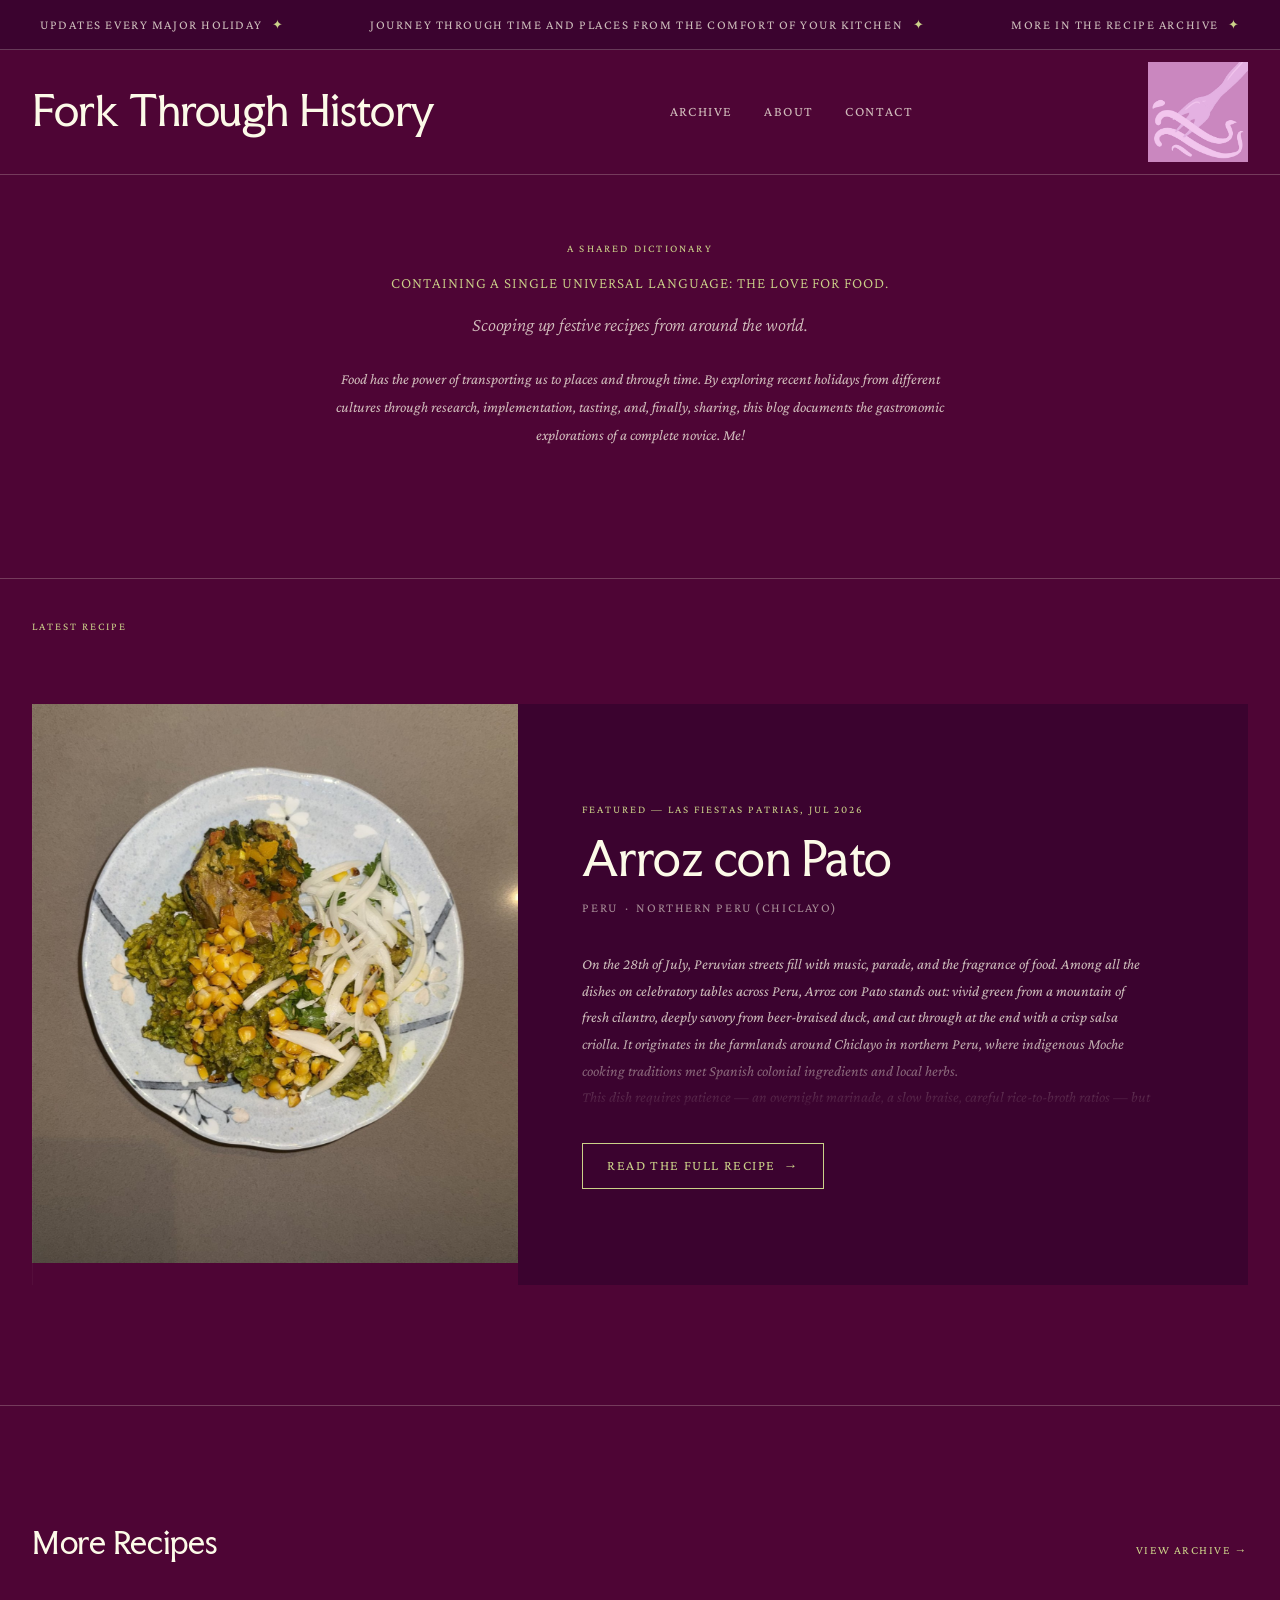
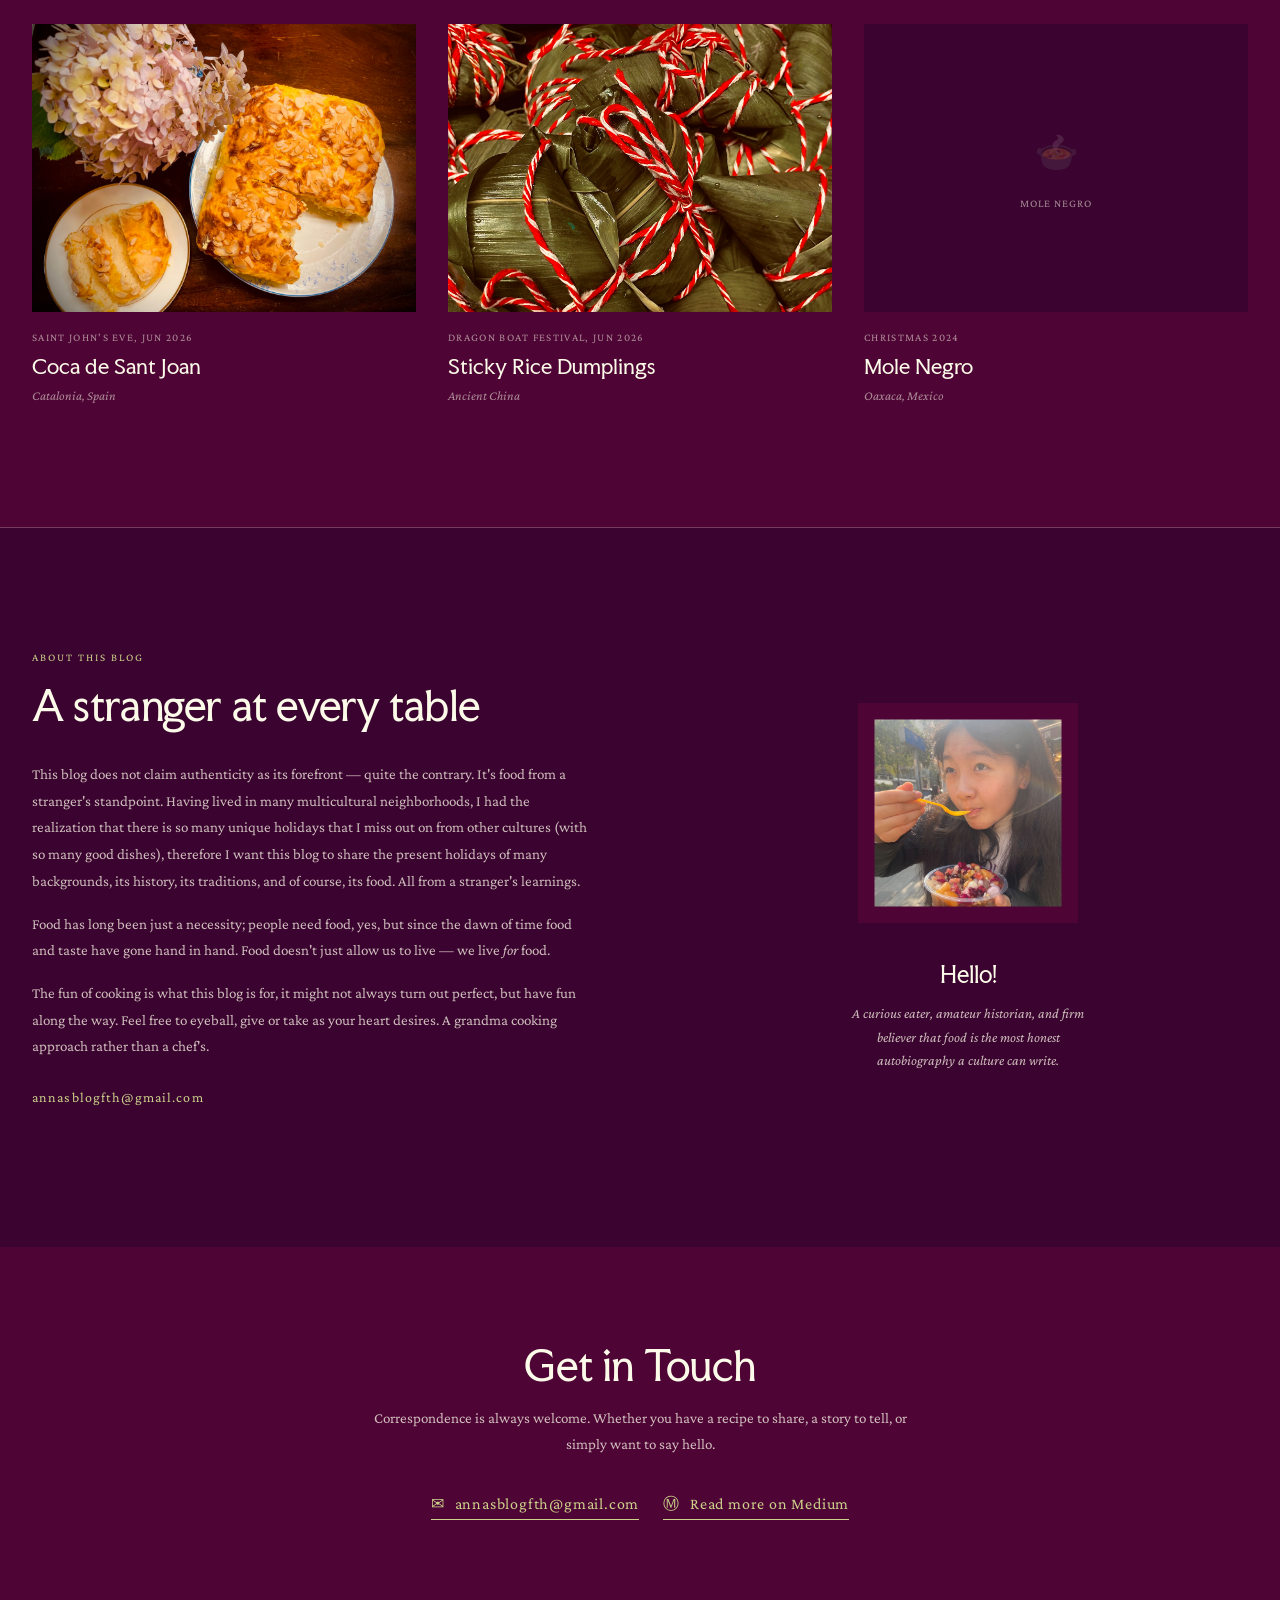
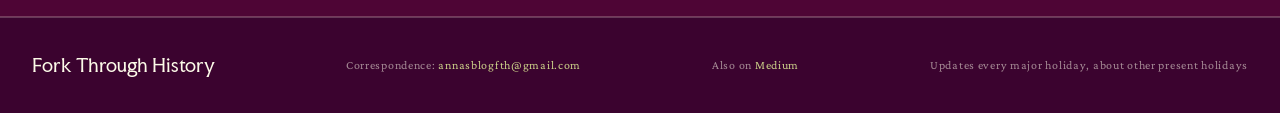
==== commit 81eda671: "Refactor index.html for improved structure and style" ====
--- a/index.html
+++ b/index.html
@@ -1,146 +1,221 @@
 <!DOCTYPE html>
 <html lang="en">
 <head>
-  <meta charset="UTF-8" />
-  <meta name="viewport" content="width=device-width, initial-scale=1.0" />
-  <meta name="description" content="A flavor dictionary — a food blog exploring the cultural, historical, and ingredient origins of dishes from around the world." />
+  <meta charset="UTF-8">
+  <meta name="viewport" content="width=device-width, initial-scale=1.0">
   <title>Fork Through History</title>
-  <link rel="stylesheet" href="css/style.css" />
+  <meta name="description" content="A flavor dictionary — a food blog exploring the cultural, historical, and ingredient origins of dishes from around the world.">
+  <link rel="icon" type="image/jpeg" href="images/logo.jpg">
+  <link rel="stylesheet" href="css/style.css">
+  <style>
+    /* Index-specific overrides */
+    .hero-top {
+      padding-top: 20px;
+    }
+  </style>
 </head>
 <body>
 
-  <!-- ── Ticker ── -->
-  <div class="ticker-wrap">
-    <div class="ticker-track">
-      Updates every major holiday ✦ Journey through time and places from the comfort of your kitchen ✦ More in the Recipe Archive ✦ Updates every major holiday ✦ Journey through time and places from the comfort of your kitchen ✦ More in the Recipe Archive ✦
-    </div>
-  </div>
-
-  <!-- ── Nav ── -->
+<div id="page-transition" class="page-transition-overlay"></div>
+
+<!-- Ticker Strip -->
+<div class="ticker-wrap">
+  <div class="ticker-inner">
+    <span class="ticker-item">Updates every major holiday <span class="dot">✦</span></span>
+    <span class="ticker-item">Journey through time and places from the comfort of your kitchen <span class="dot">✦</span></span>
+    <span class="ticker-item">More in the Recipe Archive <span class="dot">✦</span></span>
+    <span class="ticker-item">Updates every major holiday <span class="dot">✦</span></span>
+    <span class="ticker-item">Journey through time and places from the comfort of your kitchen <span class="dot">✦</span></span>
+    <span class="ticker-item">More in the Recipe Archive <span class="dot">✦</span></span>
+  </div>
+</div>
+
+<!-- Site Header -->
+<header class="site-header">
+  <div class="site-title">
+    <a href="index.html" data-nav>Fork Through History</a>
+  </div>
   <nav class="site-nav">
-    <a class="nav-logo" href="index.html">
-      <img src="images/logo.jpg" alt="Fork Through History Logo" />
-    </a>
-    <ul class="nav-links">
-      <li><a href="pages/archive.html">Archive</a></li>
-      <li><a href="#about">About</a></li>
-      <li><a href="mailto:annasblogfth@gmail.com">Contact</a></li>
-    </ul>
+    <a href="pages/archive.html" data-nav>Archive</a>
+    <a href="index.html#about">About</a>
+    <a href="mailto:annasblogfth@gmail.com">Contact</a>
   </nav>
-
-  <!-- ── Hero intro ── -->
-  <section class="home-intro">
-    <p class="home-eyebrow">A Shared Dictionary</p>
-    <h1>Scooping up festive recipes from around the world</h1>
-    <h2>This is a flavor dictionary, containing a single universal language — the love for food.</h2>
-    <p class="home-body">
-      Food transports us to locations and ages in time. This blog seeks to celebrate recent festivals and holidays based on research, implementation, tasting, and sharing, in that order.
+  <img src="images/logo.jpg" alt="Fork Through History Logo" class="site-logo" onerror="this.style.display='none'">
+</header>
+
+<hr class="divider">
+
+<!-- Hero / Intro -->
+<section style="padding: var(--space-lg) 0 var(--space-md);">
+  <div class="hero-intro">
+    <span class="eyebrow">A Shared Dictionary</span>
+    <h1 style="font-size: clamp(14px, 1.2vw, 16px); font-family: var(--font-body); font-weight: 300; letter-spacing: 0.06em; text-transform: uppercase; color: var(--accent); margin-bottom: 12px; display: block;">Containing a single universal language: the love for food.</h1>
+    <h2>
+      Scooping up festive recipes from around the world.
+    </h2>
+    <p style="margin-top: 24px; color: var(--text-dim); font-style: italic; font-size: clamp(15px, 1.1vw, 17px); line-height: 1.85;">
+      Food has the power of transporting us to places and through time. By exploring recent holidays from different cultures through research, implementation, tasting, and, finally, sharing, this blog documents the gastronomic explorations of a complete novice. Me!
     </p>
-  </section>
-
-  <hr class="section-rule" />
-
-  <!-- ── Latest Recipe ── -->
-  <section class="featured-recipe-section">
-    <div class="section-eyebrow">Latest Recipe</div>
-
-    <div class="featured-recipe-card">
-      <div class="featured-recipe-img-wrap">
-        <img
-          src="images/samay-baji-hero.jpg"
-          alt="Samay Baji platter with achar, aalu, bodi, saag, and bhatmas, next to a bowl of chho"
-          class="parallax-img"
-        />
-      </div>
-      <div class="featured-recipe-body">
-        <p class="tag-line">Featured — Gai Jatra 2026</p>
-        <h2 class="featured-title">Samay Baji</h2>
-        <p class="featured-origin">Nepal · Kathmandu Valley</p>
+  </div>
+</section>
+
+<hr class="divider">
+
+<!-- Latest Recipe -->
+<section style="padding: var(--space-md) 0 var(--space-2xl);">
+  <div style="max-width: var(--grid-max); margin: 0 auto; padding: 0 var(--gutter); margin-bottom: var(--space-lg);">
+    <span style="font-size: 11px; letter-spacing: 0.18em; text-transform: uppercase; color: var(--accent);">Latest Recipe</span>
+  </div>
+
+  <div class="featured-recipe">
+    <div class="recipe-img-col parallax-wrap">
+      <div class="postage-stamp" style="height: 100%;">
+        <div class="stamp-img-wrap" style="height: 100%;">
+          <img src="images/arroz-con-pato-hero.jpg" alt="Arroz con Pato served on a blue-and-white ceramic plate — vivid green cilantro rice with braised duck, corn, and salsa criolla" style="width:100%; height:100%; object-fit:cover; display:block; min-height:460px;" class="parallax-img">
+        </div>
+      </div>
+    </div>
+
+    <div class="recipe-text-col">
+      <span class="recipe-label">Featured — Las Fiestas Patrias, Jul 2026</span>
+      <h2 style="font-size: clamp(28px, 3.5vw, 48px); margin-bottom: 10px;">Arroz con Pato</h2>
+      <p class="recipe-origin">Peru &nbsp;·&nbsp; Northern Peru (Chiclayo)</p>
+      <div class="recipe-excerpt">
         <p>
-          Every August, the streets of the Kathmandu Valley fill with processions and satire for Gai Jatra, the Newar festival that turns a year's grief into shared laughter. Alongside it comes Samay Baji, the ceremonial platter of small dishes offered to a guest or deity first and only then shared around the table, each piece pulling its own symbolic weight rather than just adding flavor.
+          On the 28th of July, Peruvian streets fill with music, parade, and the fragrance of food. Among all the dishes on celebratory tables across Peru, Arroz con Pato stands out: vivid green from a mountain of fresh cilantro, deeply savory from beer-braised duck, and cut through at the end with a crisp salsa criolla. It originates in the farmlands around Chiclayo in northern Peru, where indigenous Moche cooking traditions met Spanish colonial ingredients and local herbs.
         </p>
         <p>
-          This version keeps the essentials, toasted chiura, spiced aalu, tangy achar, seasoned bhatmas, and more, while swapping in ingredients that are actually easy to find. It's a lot of small components, but nothing here is difficult, just a little assembly.
+          This dish requires patience — an overnight marinade, a slow braise, careful rice-to-broth ratios — but what comes out is something genuinely extraordinary. Every grain of rice carries the marinade and the duck, the salsa criolla arriving fresh and bright on top.
         </p>
-        <a class="read-more-link" href="pages/recipe-samay-baji.html">Read the full recipe →</a>
-      </div>
-    </div>
-  </section>
-
-  <hr class="section-rule" />
-
-  <!-- ── More Recipes ── -->
-  <section class="more-recipes-section">
+      </div>
+      <a href="pages/recipe-arroz-con-pato.html" class="btn-link glow-link" data-nav>
+        Read the full recipe <span class="arrow">→</span>
+      </a>
+    </div>
+  </div>
+</section>
+
+<hr class="divider">
+
+<!-- More Recipes -->
+<section class="recipes-grid-section">
+  <div class="section-header">
     <h2>More Recipes</h2>
-    <a class="view-archive-link" href="pages/archive.html">View Archive →</a>
-
-    <div class="recipe-card-row">
-
-      <a class="recipe-card" href="pages/recipe-arroz-con-pato.html">
-        <div class="recipe-card-img-wrap">
-          <img src="images/arroz-con-pato-hero.jpg" alt="Arroz con Pato served on a blue-and-white ceramic plate, green cilantro rice with braised duck and salsa criolla" />
-        </div>
-        <div class="recipe-card-body">
-          <span class="recipe-card-occasion">Las Fiestas Patrias 2026</span>
-          <span class="recipe-card-name">Arroz con Pato</span>
-          <span class="recipe-card-origin">Peru — Chiclayo</span>
-        </div>
+    <a href="pages/archive.html" class="glow-link" style="font-size: 12px; letter-spacing: 0.12em; text-transform: uppercase;" data-nav>View Archive →</a>
+  </div>
+
+  <div class="recipes-grid">
+
+    <!-- Card 1 -->
+    <a href="pages/recipe-coca.html" class="recipe-card" data-nav>
+      <div class="card-img-wrap">
+        <div class="postage-stamp" style="height:100%;">
+          <div class="stamp-img-wrap" style="height:100%;">
+            <img src="images/coca-hero.jpg" alt="Coca de Sant Joan with caramelised pastry cream and toasted almonds beside summer flowers" style="width:100%; height:100%; object-fit:cover; display:block;">
+          </div>
+        </div>
+      </div>
+      <p class="card-date">Saint John's Eve, Jun 2026</p>
+      <h3 class="card-title">Coca de Sant Joan</h3>
+      <p class="card-origin" style="font-style: italic;">Catalonia, Spain</p>
+    </a>
+
+    <!-- Card 2 -->
+    <a href="pages/recipe-zongzi.html" class="recipe-card" data-nav>
+      <div class="card-img-wrap">
+        <div class="postage-stamp" style="height:100%;">
+          <div class="stamp-img-wrap" style="height:100%;">
+            <img src="images/zongzi-wrapped.jpg" alt="Freshly wrapped Zongzi" style="width:100%; height:100%; object-fit:cover; display:block;">
+          </div>
+        </div>
+      </div>
+      <p class="card-date">Dragon Boat Festival, Jun 2026</p>
+      <h3 class="card-title">Sticky Rice Dumplings</h3>
+      <p class="card-origin" style="font-style: italic;">Ancient China</p>
+    </a>
+
+    <!-- Card 3 -->
+    <a href="pages/recipe-mole.html" class="recipe-card" data-nav>
+      <div class="card-img-wrap">
+        <div class="postage-stamp" style="height:100%;">
+          <div class="stamp-img-wrap" style="height:100%;">
+            <div class="img-placeholder">
+              <span class="ph-icon" style="font-size:36px; opacity:0.2;">🍲</span>
+              <span class="ph-label">Mole Negro</span>
+            </div>
+          </div>
+        </div>
+      </div>
+      <p class="card-date">Christmas 2024</p>
+      <h3 class="card-title">Mole Negro</h3>
+      <p class="card-origin" style="font-style: italic;">Oaxaca, Mexico</p>
+    </a>
+
+  </div>
+</section>
+
+<hr class="divider">
+
+<!-- About Section -->
+<section class="about-section" id="about">
+  <div class="about-inner">
+    <div class="about-text">
+      <span class="eyebrow">About This Blog</span>
+      <h2>A stranger at every table</h2>
+      <p>
+        This blog does not claim authenticity as its forefront — quite the contrary. It's food from a stranger's standpoint. Having lived in many multicultural neighborhoods, I had the realization that there is so many unique holidays that I miss out on from other cultures (with so many good dishes), therefore I want this blog to share the present holidays of many backgrounds, its history, its traditions, and of course, its food. All from a stranger's learnings.
+      </p>
+      <p>
+        Food has long been just a necessity; people need food, yes, but since the dawn of time food and taste have gone hand in hand. Food doesn't just allow us to live — we live <em>for</em> food.
+      </p>
+      <p>
+        The fun of cooking is what this blog is for, it might not always turn out perfect, but have fun along the way. Feel free to eyeball, give or take as your heart desires. A grandma cooking approach rather than a chef's.
+      </p>
+      <p style="margin-top: 24px;">
+        <a href="mailto:annasblogfth@gmail.com" class="glow-link" style="font-size: 14px; letter-spacing: 0.08em;">annasblogfth@gmail.com</a>
+      </p>
+    </div>
+
+    <div class="about-author">
+      <div class="author-photo-wrap" style="border-radius: 0; border: none;">
+        <img src="images/author-photo.jpg" alt="Anna enjoying a fruit and grass jelly dessert on a sunny street" style="width:100%; height:100%; object-fit:cover; object-position: center 25%; transform: scale(0.85); display:block;">
+      </div>
+      <p class="author-name">Hello!</p>
+      <p class="author-tagline" style="max-width: 260px; margin: 8px auto 0; color: var(--text-dim); line-height: 1.65;">
+        A curious eater, amateur historian, and firm believer that food is the most honest autobiography a culture can write.
+      </p>
+    </div>
+  </div>
+</section>
+
+<!-- Contact -->
+<section class="contact-section">
+  <div class="contact-inner">
+    <h2>Get in Touch</h2>
+    <p>Correspondence is always welcome. Whether you have a recipe to share, a story to tell, or simply want to say hello.</p>
+    <div style="display:flex; flex-wrap:wrap; align-items:center; justify-content:center; gap:24px; margin-top:14px;">
+      <a href="mailto:annasblogfth@gmail.com" class="contact-email glow-link">
+        <span>✉</span> annasblogfth@gmail.com
       </a>
-
-      <a class="recipe-card" href="pages/recipe-coca.html">
-        <div class="recipe-card-img-wrap">
-          <img src="images/coca-hero.jpg" alt="Coca de Sant Joan with caramelised pastry cream and toasted almonds beside summer flowers" />
-        </div>
-        <div class="recipe-card-body">
-          <span class="recipe-card-occasion">Saint John's Eve 2025</span>
-          <span class="recipe-card-name">Coca de Sant Joan</span>
-          <span class="recipe-card-origin">Spain — Catalonia</span>
-        </div>
+      <a href="https://medium.com/@annasblogfth" target="_blank" rel="noopener" class="contact-email glow-link">
+        <span>Ⓜ</span> Read more on Medium
       </a>
-
-      <a class="recipe-card" href="pages/recipe-zongzi.html">
-        <div class="recipe-card-img-wrap">
-          <img src="images/zongzi-hero.jpg" alt="Freshly wrapped Zongzi" />
-        </div>
-        <div class="recipe-card-body">
-          <span class="recipe-card-occasion">Dragon Boat Festival 2025</span>
-          <span class="recipe-card-name">Sticky Rice Dumplings</span>
-          <span class="recipe-card-origin">China — Ancient China</span>
-        </div>
-      </a>
-
-    </div>
-  </section>
-
-  <hr class="section-rule" />
-
-  <!-- ── About ── -->
-  <section class="about-section" id="about">
-    <h2>A stranger at every table</h2>
-    <p>
-      This blog does not claim authenticity as its forefront — quite the contrary. It's food from a stranger's standpoint. Having lived in many multicultural neighborhoods, I had the realization that there are so many unique holidays that I miss out on from other cultures (with so many good dishes). I want this blog to share the present holidays of many backgrounds, its history, its traditions, and of course, its food. All from a stranger's learnings.
-    </p>
-    <p>
-      Food has long been just a necessity; people need food, yes, but since the dawn of time food and taste have gone hand in hand. Food doesn't just allow us to live — we live <em>for</em> food.
-    </p>
-    <p>
-      The fun of cooking is what this blog is for. It might not always turn out perfect, but have fun along the way. Feel free to eyeball, give or take as your heart desires. A grandma cooking approach rather than a chef's.
-    </p>
-
-    <div class="contact-box">
-      <p class="contact-eyebrow">Get in Touch</p>
-      <p>Correspondence is always welcome. Whether you have a recipe to share, a story to tell, or simply want to say hello.</p>
-      <a href="mailto:annasblogfth@gmail.com">✉ annasblogfth@gmail.com</a>
-    </div>
-  </section>
-
-  <!-- ── Footer ── -->
-  <footer class="site-footer">
-    <p>Fork Through History &nbsp;·&nbsp; Correspondence: <a href="mailto:annasblogfth@gmail.com">annasblogfth@gmail.com</a> &nbsp;·&nbsp; Updates every major holiday about present holidays</p>
-  </footer>
-
-  <script src="js/main.js"></script>
-  <script src="js/components.js"></script>
-
+    </div>
+  </div>
+</section>
+
+<hr class="divider">
+
+<!-- Footer -->
+<footer class="site-footer">
+  <div class="footer-inner">
+    <span class="footer-brand">Fork Through History</span>
+    <span class="footer-note">Correspondence: <a href="mailto:annasblogfth@gmail.com">annasblogfth@gmail.com</a></span>
+    <span class="footer-note">Also on <a href="https://medium.com/@annasblogfth" target="_blank" rel="noopener">Medium</a></span>
+    <span class="footer-note">Updates every major holiday, about other present holidays</span>
+  </div>
+</footer>
+
+<script src="js/main.js"></script>
 </body>
 </html>
